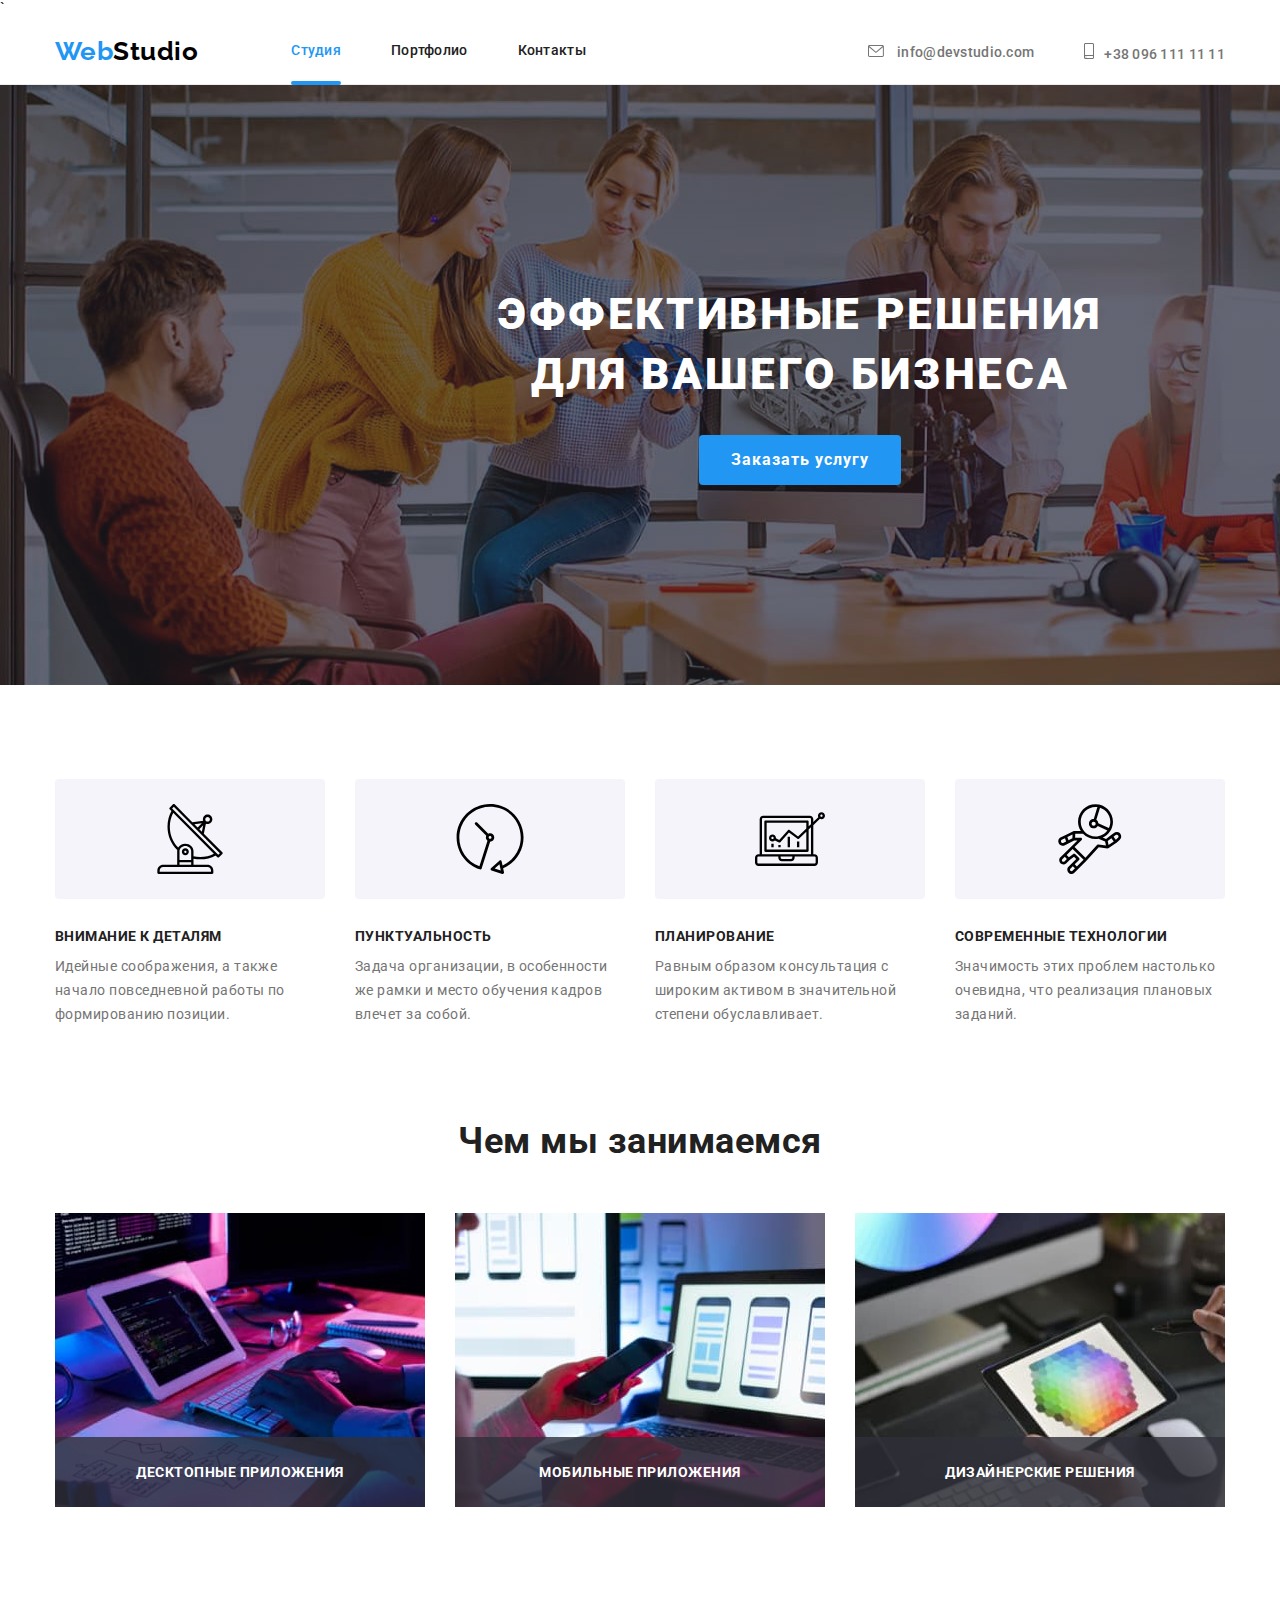
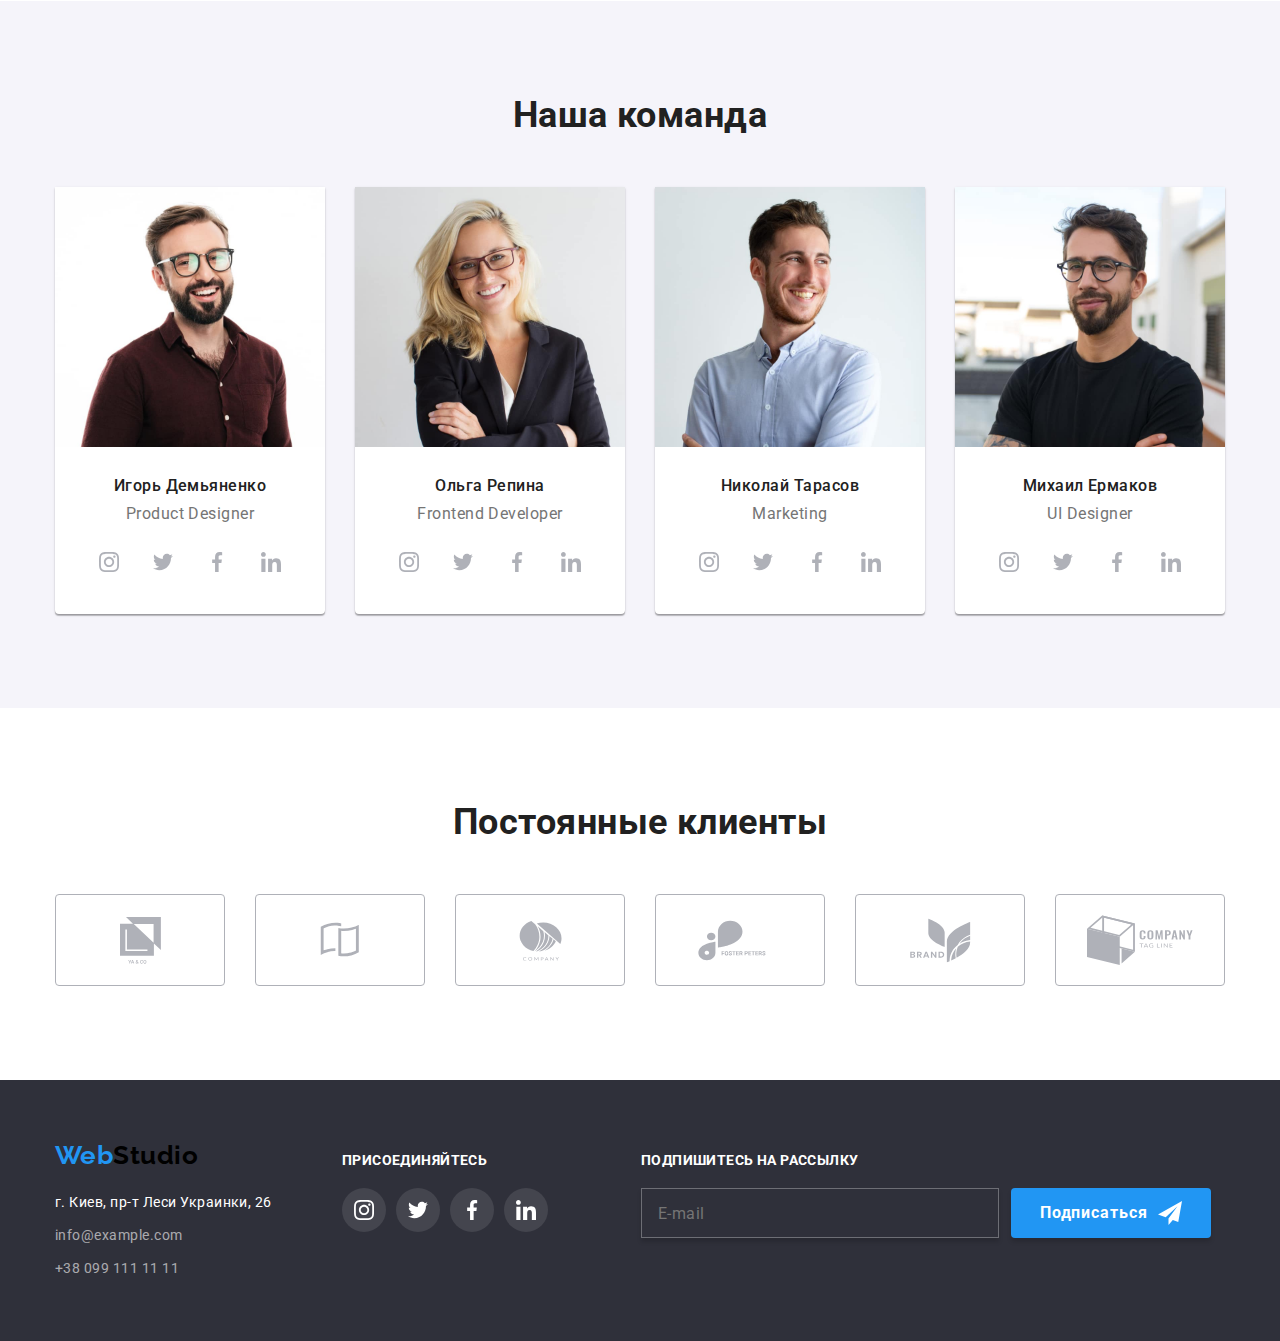
==== index.html @ a16ab34e "homework#7 create scss" ====
`
<!DOCTYPE html>
<html lang="en">

<head>
    <meta charset="UTF-8" />
    <meta http-equiv="X-UA-Compatible" content="IE=edge" />
    <meta name="viewport" content="width=device-width, initial-scale=1.0" />
    <title>Document</title>
    <link href="https://fonts.googleapis.com/css2?family=Raleway:wght@700&family=Roboto:wght@400;500;700;900&display=swap" rel="stylesheet" />
    <link rel="stylesheet" href="https://cdnjs.cloudflare.com/ajax/libs/modern-normalize/1.1.0/modern-normalize.min.css" />
    <!-- <link rel="stylesheet" href="./css/styles.css" /> -->
    <link rel="stylesheet" href="./css/main.min.css">
</head>

<body>
    <header class="header">
        <div class="conteiner">
            <nav class="heder-nav">
                <a href="./index.html" class="logo-header" lang="en">
                    <span class="logo-first">Web</span>Studio</a>
                <ul class="header-list">
                    <li class="header-item">
                        <a href="./index.html" class="header-list-link current">Студия</a>
                    </li>
                    <li class="header-item">
                        <a href="./portfolio.html" class="header-list-link">Портфолио</a>
                    </li>
                    <li class="header-item">
                        <a href="" class="header-list-link">Контакты</a>
                    </li>
                </ul>
            </nav>
            <ul class="virtual-header">
                <li class="connect">
                    <a href="mailto:info@devstudio.com" class="header-link">
                        <svg class="connectoin-icon" width="16" height="12">
                <use href="./image/icons.svg#icon-envelope-hover"></use>
              </svg>
                        <span class="number">info@devstudio.com</span>
                    </a>
                </li>
                <li class="connect">
                    <a href="tel:+380961111111" class="header-link">
                        <svg class="connectoin-icon" width="10" height="16">
                <use href="./image/icons.svg#icon-smartphone"></use></svg
              ><span class="number">+38 096 111 11 11</span></a
            >
          </li>
        </ul>
      </div>
    </header>
    <main>
      <section class="hero">
        <div class="hero-content">
          <h1 class="hero-title">Эффективные решения для вашего бизнеса</h1>
          <button type="button" class="hero-btn" data-modal-open>
            Заказать услугу
          </button>
        </div>
      </section>
      <section class="principles section">
        <div class="conteiner">
          <h2 hidden>principles</h2>
          <ul class="principles-list">
            <li class="principle-item">
              <div class="principle-icon-block">
                <svg class="principle-icon">
                  <use href="./image/icons.svg#icon-antenna"></use>
                </svg>
        </div>
        <h3 class="principles-title">Внимание к деталям</h3>
        <p class="principles-text">
            Идейные соображения, а также начало повседневной работы по формированию позиции.
        </p>
        </li>
        <li class="principle-item">
            <div class="principle-icon-block">
                <svg class="principle-icon">
                  <use href="./image/icons.svg#icon-Vector" class="icon"></use>
                </svg>
            </div>
            <h3 class="principles-title">Пунктуальность</h3>
            <p class="principles-text">
                Задача организации, в особенности же рамки и место обучения кадров влечет за собой.
            </p>
        </li>
        <li class="principle-item">
            <div class="principle-icon-block">
                <svg class="principle-icon">
                  <use href="./image/icons.svg#icon-diagram"></use>
                </svg>
            </div>
            <h3 class="principles-title">Планирование</h3>
            <p class="principles-text">
                Равным образом консультация с широким активом в значительной степени обуславливает.
            </p>
        </li>
        <li class="principle-item">
            <div class="principle-icon-block">
                <svg class="principle-icon">
                  <use href="./image/icons.svg#icon-group-5"></use>
                </svg>
            </div>
            <h3 class="principles-title">Современные технологии</h3>
            <p class="principles-text">
                Значимость этих проблем настолько очевидна, что реализация плановых заданий.
            </p>
        </li>
        </ul>
        </div>
        </section>
        <section class="directions section">
            <div class="conteiner">
                <h2 class="directions-title">Чем мы занимаемся</h2>
                <ul class="directions-list">
                    <li class="directions-item">
                        <img src="./image/img-1.jpg" alt="printingon the kybord" width="370" class="directions-img" />
                        <p class="direction-text">Десктопные приложения</p>
                    </li>
                    <li class="directions-item">
                        <img src="./image/box-2.jpg" alt="notebook with a phone" width="370" class="directions-img" />
                        <p class="direction-text">Мобильные приложения</p>
                    </li>
                    <li class="directions-item">
                        <img src="./image/box-3.jpg" alt="palette in laptop" width="370" class="directions-img" />
                        <p class="direction-text">Дизайнерские решения</p>
                    </li>
                </ul>
            </div>
        </section>
        <section class="team section">
            <div class="conteiner">
                <h2 class="team-title">Наша команда</h2>
                <ul class="team-list">
                    <li class="team-members">
                        <img src="./image/dem.jpg" alt="Demianenko" width="270" />
                        <div class="team-content">
                            <h3 class="team-item">Игорь Демьяненко</h3>
                            <p class="team-text">Product Designer</p>
                            <ul class="masters-contact">
                                <li class="contact-item">
                                    <a href="" class="masters-contact-link">
                                        <svg class="network-icons" width="20" height="20">
                        <use href="./image/icons.svg#icon-instagram"></use>
                      </svg>
                                    </a>
                                </li>
                                <li class="contact-item">
                                    <a href="" class="masters-contact-link">
                                        <svg class="network-icons" width="20" height="20">
                        <use href="./image/icons.svg#icon-twitter"></use>
                      </svg>
                                    </a>
                                </li>
                                <li class="contact-item">
                                    <a href="" class="masters-contact-link">
                                        <svg class="network-icons" width="20" height="20">
                        <use href="./image/icons.svg#icon-facebook"></use>
                      </svg>
                                    </a>
                                </li>
                                <li class="contact-item">
                                    <a href="" class="masters-contact-link">
                                        <svg class="network-icons" width="20" height="20">
                        <use href="./image/icons.svg#icon-linkedin"></use>
                      </svg>
                                    </a>
                                </li>
                            </ul>
                        </div>
                    </li>
                    <li class="team-members">
                        <img src="./image/repi.jpg" alt="Repina" width="270" />
                        <div class="team-content">
                            <h3 class="team-item">Ольга Репина</h3>
                            <p class="team-text">Frontend Developer</p>
                            <ul class="masters-contact">
                                <li class="contact-item">
                                    <a href="" class="masters-contact-link">
                                        <svg class="network-icons" width="20" height="20">
                        <use href="./image/icons.svg#icon-instagram"></use>
                      </svg>
                                    </a>
                                </li>
                                <li class="contact-item">
                                    <a href="" class="masters-contact-link">
                                        <svg class="network-icons" width="20" height="20">
                        <use href="./image/icons.svg#icon-twitter"></use>
                      </svg>
                                    </a>
                                </li>
                                <li class="contact-item">
                                    <a href="" class="masters-contact-link">
                                        <svg class="network-icons" width="20" height="20">
                        <use href="./image/icons.svg#icon-facebook"></use>
                      </svg>
                                    </a>
                                </li>
                                <li class="contact-item">
                                    <a href="" class="masters-contact-link">
                                        <svg class="network-icons" width="20" height="20">
                        <use href="./image/icons.svg#icon-linkedin"></use>
                      </svg>
                                    </a>
                                </li>
                            </ul>
                        </div>
                    </li>
                    <li class="team-members">
                        <img src="./image/tar.jpg" alt="Tarasov" width="270" />
                        <div class="team-content">
                            <h3 class="team-item">Николай Тарасов</h3>
                            <p class="team-text">Marketing</p>
                            <ul class="masters-contact">
                                <li class="contact-item">
                                    <a href="" class="masters-contact-link">
                                        <svg class="network-icons" width="20" height="20">
                        <use href="./image/icons.svg#icon-instagram"></use>
                      </svg>
                                    </a>
                                </li>
                                <li class="contact-item">
                                    <a href="" class="masters-contact-link">
                                        <svg class="network-icons" width="20" height="20">
                        <use href="./image/icons.svg#icon-twitter"></use>
                      </svg>
                                    </a>
                                </li>
                                <li class="contact-item">
                                    <a href="" class="masters-contact-link">
                                        <svg class="network-icons" width="20" height="20">
                        <use href="./image/icons.svg#icon-facebook"></use>
                      </svg>
                                    </a>
                                </li>
                                <li class="contact-item">
                                    <a href="" class="masters-contact-link">
                                        <svg class="network-icons" width="20" height="20">
                        <use href="./image/icons.svg#icon-linkedin"></use>
                      </svg>
                                    </a>
                                </li>
                            </ul>
                        </div>
                    </li>
                    <li class="team-members">
                        <img src="./image/jer.jpg" alt="Jermakov" width="270" />
                        <div class="team-content">
                            <h3 class="team-item">Михаил Ермаков</h3>
                            <p class="team-text">UI Designer</p>
                            <ul class="masters-contact">
                                <li class="contact-item">
                                    <a href="" class="masters-contact-link">
                                        <svg class="network-icons" width="20" height="20">
                        <use href="./image/icons.svg#icon-instagram"></use>
                      </svg>
                                    </a>
                                </li>
                                <li class="contact-item">
                                    <a href="" class="masters-contact-link">
                                        <svg class="network-icons" width="20" height="20">
                        <use href="./image/icons.svg#icon-twitter"></use>
                      </svg>
                                    </a>
                                </li>
                                <li class="contact-item">
                                    <a href="" class="masters-contact-link">
                                        <svg class="network-icons" width="20" height="20">
                        <use href="./image/icons.svg#icon-facebook"></use>
                      </svg>
                                    </a>
                                </li>
                                <li class="contact-item">
                                    <a href="" class="masters-contact-link">
                                        <svg class="network-icons" width="20" height="20">
                        <use href="./image/icons.svg#icon-linkedin"></use>
                      </svg>
                                    </a>
                                </li>
                            </ul>
                        </div>
                    </li>
                </ul>
            </div>
        </section>
        <section class="client section">
            <div class="conteiner">
                <h2 class="directions-title">Постоянные клиенты</h2>
                <ul class="clients-list">
                    <li class="clients-item">
                        <a href="" class="clients-link">
                            <svg class="clients-icon" width="41" height="47">
                  <use href="./image/icons.svg#icon-group"></use></svg
              ></a>
            </li>
            <li class="clients-item">
              <a href="" class="clients-link">
                <svg class="clients-icon" width="40" height="52">
                  <use href="./image/icons.svg#icon-Union"></use></svg
              ></a>
            </li>
            <li class="clients-item">
              <a href="" class="clients-link">
                <svg class="clients-icon" width="43" height="41">
                  <use href="./image/icons.svg#icon-group-1"></use></svg
              ></a>
            </li>
            <li class="clients-item">
              <a href="" class="clients-link">
                <svg class="clients-icon" width="84" height="41">
                  <use href="./image/icons.svg#icon-group-2"></use></svg
              ></a>
            </li>
            <li class="clients-item">
              <a href="" class="clients-link">
                <svg class="clients-icon" width="63" height="45">
                  <use href="./image/icons.svg#icon-group-3"></use></svg
              ></a>
            </li>
            <li class="clients-item">
              <a href="" class="clients-link">
                <svg class="clients-icon" width="106" height="60">
                  <use href="./image/icons.svg#icon-group-4"></use></svg
              ></a>
            </li>
          </ul>
        </div>
      </section>
    </main>
    <footer class="footer">
      <div class="conteiner block">
        <div class="map-address">
          <a href="./index.html" class="logo-footer" lang="en">
            <span class="logo-first">Web</span>Studio</a
          >
          <address class="address">г. Киев, пр-т Леси Украинки, 26</address>
          <ul class="virtual-footer">
            <li class="footer-list">
              <a href="mailto:info@example.com" class="footer-link"
                >info@example.com</a
              >
            </li>
            <li class="footer-list">
              <a href="tel:+380991111111" class="footer-link"
                >+38 099 111 11 11</a
              >
            </li>
          </ul>
        </div>
        <div class="network-address">
          <h3 class="network-address-title">присоединяйтесь</h3>
          <ul class="network-list">
            <li class="network-list-item">
              <a href="" class="network-link">
                <svg class="network-icon" width="20" height="20">
                  <use href="./image/icons.svg#icon-instagram"></use>
                </svg>
                        </a>
                    </li>
                    <li class="network-list-item">
                        <a href="" class="network-link">
                            <svg class="network-icon" width="20" height="20">
                  <use href="./image/icons.svg#icon-twitter"></use>
                </svg>
                        </a>
                    </li>
                    <li class="network-list-item">
                        <a href="" class="network-link">
                            <svg class="network-icon" width="20" height="20">
                  <use href="./image/icons.svg#icon-facebook"></use>
                </svg>
                        </a>
                    </li>
                    <li class="network-list-item">
                        <a href="" class="network-link">
                            <svg class="network-icon" width="20" height="20">
                  <use href="./image/icons.svg#icon-linkedin"></use></svg
              ></a>
            </li>
          </ul>
        </div>

        <div class="subsccrible-block">
          <h3 class="subcrible-title">Подпишитесь на рассылку</h3>
          <div class="subscrible-area">
            <form class="subcrible-form">
              <label>
                <input
                  type="email"
                  name="subcrible-email"
                  placeholder="E-mail"
                  class="subcrible-input"
                />
              </label>
              <button type="submit" class="subcrible-btn">
               Подписаться
                <svg class="subcrible-icon">
                  <use href="./image/icons.svg#icon-icon-send"></use>
                </svg>
                            </button>
                            </form>
            </div>
            </div>
            </div>
            </footer>


            <div class="backdrop is-hidden" data-modal>
                <div class="modal">
                    <button type="button" class="modal-close-btn" data-modal-close>
          <svg class="close-icon" width="11" height="11">
            <use href="./image/icons.svg#icon-Close"></use>
          </svg>
        </button>
                    <p class="modal-title"> Оставьте свои данные, мы вам перезвоним</p>

                    <form class="modal-form">

                        <label for="user-name" class="field-element">Имя</label>
                        <div class="field">
                            <input type="text" name="user-name" class="modal-input" id="user-name" autofocus/>
                            <svg class="modal-icon" width="12" height="12">
                            <use href="./image/icons.svg#icon-man"></use>
                              </svg>
                        </div>

                        <label for="user-tel" class="field-element">Телефон</label>
                        <div class="field">
                            <input type="tel" name="user-tel" class="modal-input" id="user-tel" />
                            <svg class="modal-icon" width="13" height="13">
                            <use href="./image/icons.svg#icon-phone"></use>
                              </svg>
                        </div>

                        <label for="user-email" class="field-element">Почта</label>
                        <div class="field">
                            <input type="email" name="user-email" class="modal-input" id="user-email" />
                            <svg class="modal-icon" width="15" height="15">
                            <use href="./image/icons.svg#icon-envelope"></use>
                              </svg>
                        </div>

                        <label class="field-element" for="modal-text">
                          Комментарий</label>
                        <textarea name="comments" class="modal-text" id="modal-text" placeholder="Введите текст"></textarea>

                        <div class="agreement-field">
                            <input type="checkbox" name="user-agreement" id="user-agreement" class="user-agreement visually-hidden">
                            <label for="user-agreement" class="agreement-text">
                              <span>
                          <svg class="tick-icon" width="11" height="8">
                            <use href="./image/icons.svg#icon-tick"></use>
                              </svg></span>
                                 Соглашаюсь с рассылкой и принимаю &nbsp; <a href="" class="agreement-link"> Условия договора</a>
                        </div>

                        <button type="submit" class="modal-btn">Отправить</button>
                    </form>
                </div>

            </div>
            </div>
            <script src="./js/modal.js"></script>
</body>

</html>
---- css/styles.css ----
/* -----------------HEADER----------------- */


/* -----------------WORK EXAMPLES----------------- */


/* -----------------FOOTER----------------- */


/* -----------------INDEX HTML----------------- */


/* -------PRINCIPLES-------- */


/* -----------------DIRECTIONS OF WORK----------------- */


/* -----------------------TEAM-------------- */


/* -------------CLIENTS------------- */


/* ----------- modal-window ------------ */
---- css/main.min.css ----
h1,h2,h3,h4,h5,h6,p{margin:0}:root{--bacground-white: #ffffff;--hero-link-color: #ffffff;--link-color: #2196f3;--main-text-color: #212121;--secondary-text-color: #757575}.visually-hidden{position:absolute;white-space:nowrap;width:1px;height:1px;overflow:hidden;border:0;padding:0;clip:rect(0 0 0 0);clip-path:inset(50%);margin:-1px}html{box-sizing:border-box}*,*::before,::after{box-sizing:inherit}body{color:#212121;font-family:"Roboto",sans-serif;background-color:#fff;letter-spacing:.03em}ul{margin:0;padding-left:0}.conteiner{width:1200px;padding-left:15px;padding-right:15px;margin:0 auto}.clients-list{list-style:none;display:flex;padding:0}.clients-item{display:block;width:170px;height:92px;margin-left:30px}.clients-item:first-child{margin-left:0}.clients-link{display:flex;width:100%;height:100%;align-items:center;justify-content:center;fill:#afb1b8;border:1px solid #afb1b8;border-radius:4px;transition-property:border;transition-duration:250ms;transition-timing-function:cubic-bezier(0.4, 0, 0.2, 1)}.clients-link:hover,.clients-link:focus{border:1px solid var(--link-color)}.clients-icon{transition-property:fill;transition-duration:250ms;transition-timing-function:cubic-bezier(0.4, 0, 0.2, 1)}.clients-link:hover>.clients-icon,.clients-link:focus>.clients-icon{fill:var(--link-color)}.directions-list{list-style:none;padding-left:0;margin-top:0;margin-bottom:0;display:flex}.directions-item{position:relative;display:block}.directions-item:not(:last-child){margin-right:30px}.directions-title{font-weight:700;font-size:36px;line-height:1.16;text-align:center;color:var(--main-text-color);margin-bottom:50px}.direction-text{font-family:"Roboto";font-weight:700;font-size:14px;line-height:1.1428571429;text-align:center;text-transform:uppercase;color:var(--bacground-white);display:flex;align-items:center;justify-content:center;width:370px;height:70px;background:rgba(47,48,58,.8);position:absolute;bottom:0}.directions-img{display:block}.section{padding-top:94px;padding-bottom:94px}.btn-list,.examples{list-style:none;padding:0;margin-top:0;margin-bottom:0}.btn-list{margin-bottom:50px;display:flex;justify-content:center}.list-item:not(:last-child){margin-right:8px}.btn-item{font-family:inherit;font-weight:500;font-size:16px;line-height:1.62;text-align:center;color:var(--main-text-color);background-color:#f5f4fa;letter-spacing:inherit;padding:6px 22px;border-radius:4px;border:none;transition-property:background-color,color;transition-duration:250ms;transition-timing-function:cubic-bezier(0.4, 0, 0.2, 1)}.btn-item:hover,.btn-item:focus{color:var(--hero-link-color);background-color:var(--link-color);box-shadow:0px 3px 1px rgba(0,0,0,.1),0px 1px 2px rgba(0,0,0,.08),0px 2px 2px rgba(0,0,0,.12)}.examples{display:block;display:flex;flex-wrap:wrap;padding:0;margin:-15px}.examples-item{margin:15px;display:block;flex-basis:calc(33.3333333333% - 30px);position:relative;transition-property:box-shadow;transition-duration:250ms;transition-timing-function:cubic-bezier(0.4, 0, 0.2, 1)}.examples-img{display:block;max-width:100%}.examples-item:hover,.examples-item:focus{box-shadow:0px 1px 1px rgba(0,0,0,.12),0px 4px 4px rgba(0,0,0,.06),1px 4px 6px rgba(0,0,0,.16)}.examples-title{margin-bottom:4px;font-weight:700;font-size:18px;line-height:2;letter-spacing:.06em;color:var(--main-text-color)}.examples-text{font-size:16px;line-height:1.88;color:var(--secondary-text-color)}.card-content{padding:20px 24px;background:#fff;border-bottom:1px solid #eee;border-right:1px solid #eee;border-left:1px solid #eee}.example-top{position:relative;overflow:hidden}.overley-text{position:absolute;transform:translateY(100%);font-size:400;font-size:18px;line-height:1.5555555556;color:#fff;padding:63px 25px;background:rgba(33,150,243,.9);top:0;display:flex;height:100%;transition-property:transform;transition-duration:250ms;transition-timing-function:cubic-bezier(0.4, 0, 0.2, 1)}.examples-item:hover .overley-text{transform:translateY(0)}.footer{padding-top:60px;padding-bottom:60px;background-color:#2f303a}.logo-footer{color:var(--hero-link-color)}.address{font-weight:400;font-size:14px;line-height:1.71;color:var(--hero-link-color);font-style:normal;margin-top:20px}.virtual-footer{list-style:none;padding-left:0;margin-top:9px;margin-bottom:0}.footer-list:last-child{margin-top:9px}.footer-link{font-family:"Roboto";font-style:normal;font-weight:400;font-size:14px;line-height:1.71;color:rgba(255,255,255,.6);text-decoration:none}.network-list{list-style:none;display:flex}.network-list-item{width:44px;height:44px;margin-left:10px}.network-address-title{margin-bottom:20px;color:var(--bacground-white);font-family:"Roboto";font-weight:700;font-size:14px;line-height:1.1428571429;letter-spacing:.03em;text-transform:uppercase}.network-list-item:first-child{margin-left:0}.network-link{display:flex;width:100%;height:100%;border-radius:50%;align-items:center;justify-content:center;background-color:rgba(255,255,255,.1);transition-property:background-color;transition-duration:250ms;transition-timing-function:cubic-bezier(0.4, 0, 0.2, 1)}.network-icon{fill:var(--bacground-white)}.network-link:hover,.network-link:focus{background-color:var(--link-color)}.conteiner.block{display:flex}.network-address{margin-left:70px;padding-top:12px}.subsccrible-block{margin-left:93px;width:570px}.subcrible-title{font-family:"Roboto";font-weight:700;font-size:14px;line-height:1.1428571429;letter-spacing:.03em;text-transform:uppercase;color:#fff;padding-top:12px;margin-bottom:20px}.subcrible-form{display:flex}.subcrible-input{height:50px;width:358px;background-color:rgba(0,0,0,0);padding-left:16px;border:1px solid rgba(255,255,255,.3);box-shadow:0px 4px 4px rgba(0,0,0,.15);outline:rgba(0,0,0,0);transition-property:border-color;transition-duration:250ms;transition-timing-function:cubic-bezier(0.4, 0, 0.2, 1);font-family:"Roboto";font-size:16px;line-height:1.25;letter-spacing:.03em;color:rgba(255,255,255,.6)}.subcrible-input:focus{border-color:var(--link-color)}.subcrible-btn{width:200px;height:50px;background:#2196f3;box-shadow:0px 4px 4px rgba(0,0,0,.15);border-radius:4px;border:0;margin-left:12px;padding:0;display:flex;align-items:center;justify-content:center;font-family:"Roboto";font-weight:700;font-size:16px;line-height:1.875;letter-spacing:.06em;color:#fff;transition-property:background-color;transition-duration:250ms;transition-timing-function:cubic-bezier(0.4, 0, 0.2, 1)}.subcrible-btn:hover,.subcrible-btn:focus{background-color:#188ce8}.subcrible-icon{width:24px;height:24px;margin-left:10px;fill:#fff}.header{background-color:#fff;border-bottom:1px solid #ececec}.header .conteiner{display:flex}.heder-nav{display:flex;align-items:center;height:100%}.logo-header,.logo-footer{font-family:"Raleway";font-weight:700;font-size:26px;line-height:1.19;color:#000;text-decoration:none}.logo-header{margin-right:93px}.logo-first{color:var(--link-color)}.header-list{list-style:none;padding:0;display:flex}.header-list-link{display:block;font-weight:500;font-size:14px;line-height:1.14;letter-spacing:.02em;color:var(--main-text-color);text-decoration:none;padding-top:25px;padding-bottom:25px;transition-property:color;transition-duration:250ms;transition-timing-function:cubic-bezier(0.4, 0, 0.2, 1)}.header-list-link:hover,.header-list-link:focus{color:var(--link-color)}.header-list .header-list-link.current{color:var(--link-color)}.header-item{height:100%;position:relative}.header-list-link.current::after{content:"";width:100%;height:4px;background:#2196f3;border-radius:2px;display:flex;position:absolute;bottom:-1px}.virtual-header{list-style:none;padding:0;display:flex;align-items:center;margin-left:auto}.connect:not(:last-child){margin-right:50px}.connect{height:16px}.header-link{font-weight:500;font-size:14px;line-height:1.14;letter-spacing:.02em;color:var(--secondary-text-color);text-decoration:none;transition-property:color;transition-duration:250ms;transition-timing-function:cubic-bezier(0.4, 0, 0.2, 1)}.number{margin-left:10px}.header-item:not(:last-child){margin-right:50px}.connectoin-icon{fill:var(--secondary-text-color);transition-property:fill;transition-duration:250ms;transition-timing-function:cubic-bezier(0.4, 0, 0.2, 1)}.header-link:hover,.header-link:focus{color:var(--link-color)}.header-link:hover>.connectoin-icon,.header-link:focus>.connectoin-icon{fill:var(--link-color)}.hero-title{display:inline-block;font-weight:900;font-size:44px;line-height:1.36;text-align:center;letter-spacing:.06em;text-transform:uppercase;color:var(--hero-link-color);margin-bottom:30px;max-width:696px;text-align:center}.hero{background-color:#2f303a;margin:0 auto;width:1600px;height:600px}.hero-content{padding-top:200px;padding-bottom:200px;text-align:center;background-color:#2f303a;background-image:linear-gradient(rgba(47, 48, 58, 0.4), rgba(47, 48, 58, 0.4)),url(../image/hero-bg.jpg);background-repeat:no-repeat;background-position:center;background-size:cover}.hero-btn{font-family:inherit;font-weight:700;font-size:16px;line-height:1.88;display:flex;align-items:center;text-align:center;letter-spacing:.06em;color:var(--hero-link-color);background-color:var(--link-color);min-width:132px;border:0;border-radius:4px;padding:10px 32px 10px 32px;margin-right:auto;margin-left:auto;transition-property:background-color;transition-duration:250ms;transition-timing-function:cubic-bezier(0.4, 0, 0.2, 1)}.hero-btn:hover,.hero-btn:focus{background-color:#188ce8}.backdrop{position:fixed;top:0;left:0;width:100%;height:100%;background:rgba(0,0,0,.2);transition:opacity 500ms linear,visibility 500ms linear}.modal{position:absolute;width:528px;min-height:581px;background-color:#fff;top:50%;left:50%;transform:translate(-50%, -50%) scale(1) rotate(0);transition:transform 300ms linear;padding:40px}.modal-close-btn{position:absolute;top:8px;right:8px;width:30px;height:30px;border-radius:50%;border:1px solid gba(0, 0, 0, 0.1);background-color:#fff;display:flex;align-items:center;justify-content:center;outline:rgba(0,0,0,0);transition-property:border-color,cursor;transition-duration:250ms;transition-timing-function:cubic-bezier(0.4, 0, 0.2, 1)}.modal-close-btn:hover .close-icon,.modal-close-btn:focus .close-icon{fill:var(--link-color)}.modal-close-btn:hover,.modal-close-btn:focus{cursor:pointer;border-color:var(--link-color)}.close-icon{transition-property:fill;transition-duration:250ms;transition-timing-function:cubic-bezier(0.4, 0, 0.2, 1)}.is-hidden{opacity:0;visibility:hidden;pointer-events:none}.backdrop.is-hidden .modal{transform:translate(-50%, -50%) scale(0) rotate(-360deg)}.field-element{margin-bottom:10px}.modal-title{font-family:"Roboto";font-weight:700;font-size:20px;line-height:1.15;text-align:center;letter-spacing:.03em;color:var(--main-text-color);margin-bottom:12px}.modal-input{background-color:rgba(0,0,0,0);padding-left:42px;width:100%;height:40px;border:1px solid rgba(33,33,33,.2);border-radius:4px;outline:rgba(0,0,0,0);transition-property:border-color;transition-duration:250ms;transition-timing-function:cubic-bezier(0.4, 0, 0.2, 1)}.field{position:relative;margin-bottom:10px;margin-top:4px}.modal-icon{position:absolute;left:12px;top:50%;transform:translateY(-50%);transition-property:fill;transition-duration:250ms;transition-timing-function:cubic-bezier(0.4, 0, 0.2, 1)}.modal-input:focus{border-color:#2196f3}.modal-input:focus+.modal-icon{fill:#2196f3}.field-element{font-family:"Roboto";font-weight:400;font-size:12px;line-height:1.1666666667;color:#757575}.modal-text{width:100%;height:120px;padding:12px 16px 12px 16px;margin-top:4px;outline:rgba(0,0,0,0);border:1px solid rgba(33,33,33,.2);transition-property:border-color;transition-duration:250ms;transition-timing-function:cubic-bezier(0.4, 0, 0.2, 1);resize:none}.modal-text:focus{border-color:var(--link-color)}.modal-text::placeholder{font-family:"Roboto";font-size:14px;line-height:1.1428571429;letter-spacing:.01em;color:rgba(117,117,117,.5)}.agreement{max-width:424px;max-height:24px;display:inline-block}.agreement-text{font-family:"Roboto";font-size:14px;line-height:1.7142857143;letter-spacing:.03em;color:#757575;display:flex;align-items:center}.agreement-text a{color:var(--link-color)}.agreement-field{margin-top:20px;margin-bottom:30px;display:flex;align-items:center;justify-content:center}.user-agreement{display:flex}.agreement-text span{display:flex;align-items:center;justify-content:center;width:16px;height:15px;border-radius:2px;border:1px solid var(--main-text-color);margin-right:7px}.tick-icon{fill:rgba(0,0,0,0);transition-property:fill;transition-duration:250ms;transition-timing-function:cubic-bezier(0.4, 0, 0.2, 1)}.user-agreement:checked+.agreement-text span{background-color:#2196f3;border:none}.agreement-text span{transition-property:background-color;transition-duration:250ms;transition-timing-function:cubic-bezier(0.4, 0, 0.2, 1)}.user-agreement:checked+.agreement-text .tick-icon{fill:#fff}.modal-btn{width:200px;height:50px;background:#188ce8;box-shadow:0px 4px 4px rgba(0,0,0,.15);border-radius:4px;border:none;padding:10px 55px 10px 55px;font-family:"Roboto";font-weight:700;font-size:16px;line-height:1.875;letter-spacing:.06em;color:#fff;display:block;margin:0 auto}.principles.section{padding-bottom:0}.principles-list{list-style:none;display:flex;padding-left:0;margin-top:0;margin-bottom:0}.principle-item:not(:last-child){margin-right:30px}.principles-title{font-weight:700;font-size:14px;line-height:1.14;text-transform:uppercase;color:var(--main-text-color);margin-bottom:10px}.principles-text{font-size:14px;line-height:1.71;color:var(--secondary-text-color)}.principle-icon{display:block;width:70px;height:70px;transition-property:fill;transition-duration:250ms;transition-timing-function:cubic-bezier(0.4, 0, 0.2, 1)}.principle-icon-block{margin-bottom:30px;width:270px;height:120px;display:flex;justify-content:center;align-items:center;background-color:#f5f4fa;border-radius:4px}.principle-icon-block:hover>.principle-icon,.principle-icon-block:focus>.principle-icon{fill:var(--link-color)}.team{background-color:#f5f4fa}.team-list{list-style:none;padding-left:0;margin-right:0;margin-left:0;display:flex}.team-members:not(:last-child){margin-right:30px}.team-members{background-color:#fff;border-radius:0px 0px 4px 4px;box-shadow:0px 1px 3px rgba(0,0,0,.12),0px 1px 1px rgba(0,0,0,.14),0px 2px 1px rgba(0,0,0,.2)}.team-title{font-weight:700;font-size:36px;line-height:1.16;text-align:center;color:var(--main-text-color);margin-bottom:50px}.team-content{padding-top:30px;padding-bottom:30px;text-align:center}.team-item{font-weight:500;font-size:16px;line-height:1.18;color:var(--main-text-color);margin-bottom:10px}.team-text{font-size:16px;line-height:1.18;color:var(--secondary-text-color);margin-bottom:16px}.masters-contact{display:flex;justify-content:center}.contact-item{list-style:none;margin:0;padding:0;width:44px;height:44px;margin-left:10px}.contact-item:first-child{margin-left:0}.masters-contact-link{display:flex;width:100%;height:100%;border-radius:50%;justify-content:center;align-items:center}.network-icons{fill:#afb1b8;transition-property:fill;transition-duration:250ms;transition-timing-function:cubic-bezier(0.4, 0, 0.2, 1)}.masters-contact-link:hover,.masters-contact-link:focus{background-color:var(--link-color);transition-property:background-color;transition-duration:250ms;transition-timing-function:cubic-bezier(0.4, 0, 0.2, 1)}.masters-contact-link:hover>.network-icons,.masters-contact-link:focus>.network-icons{fill:var(--bacground-white)}/*# sourceMappingURL=main.min.css.map */
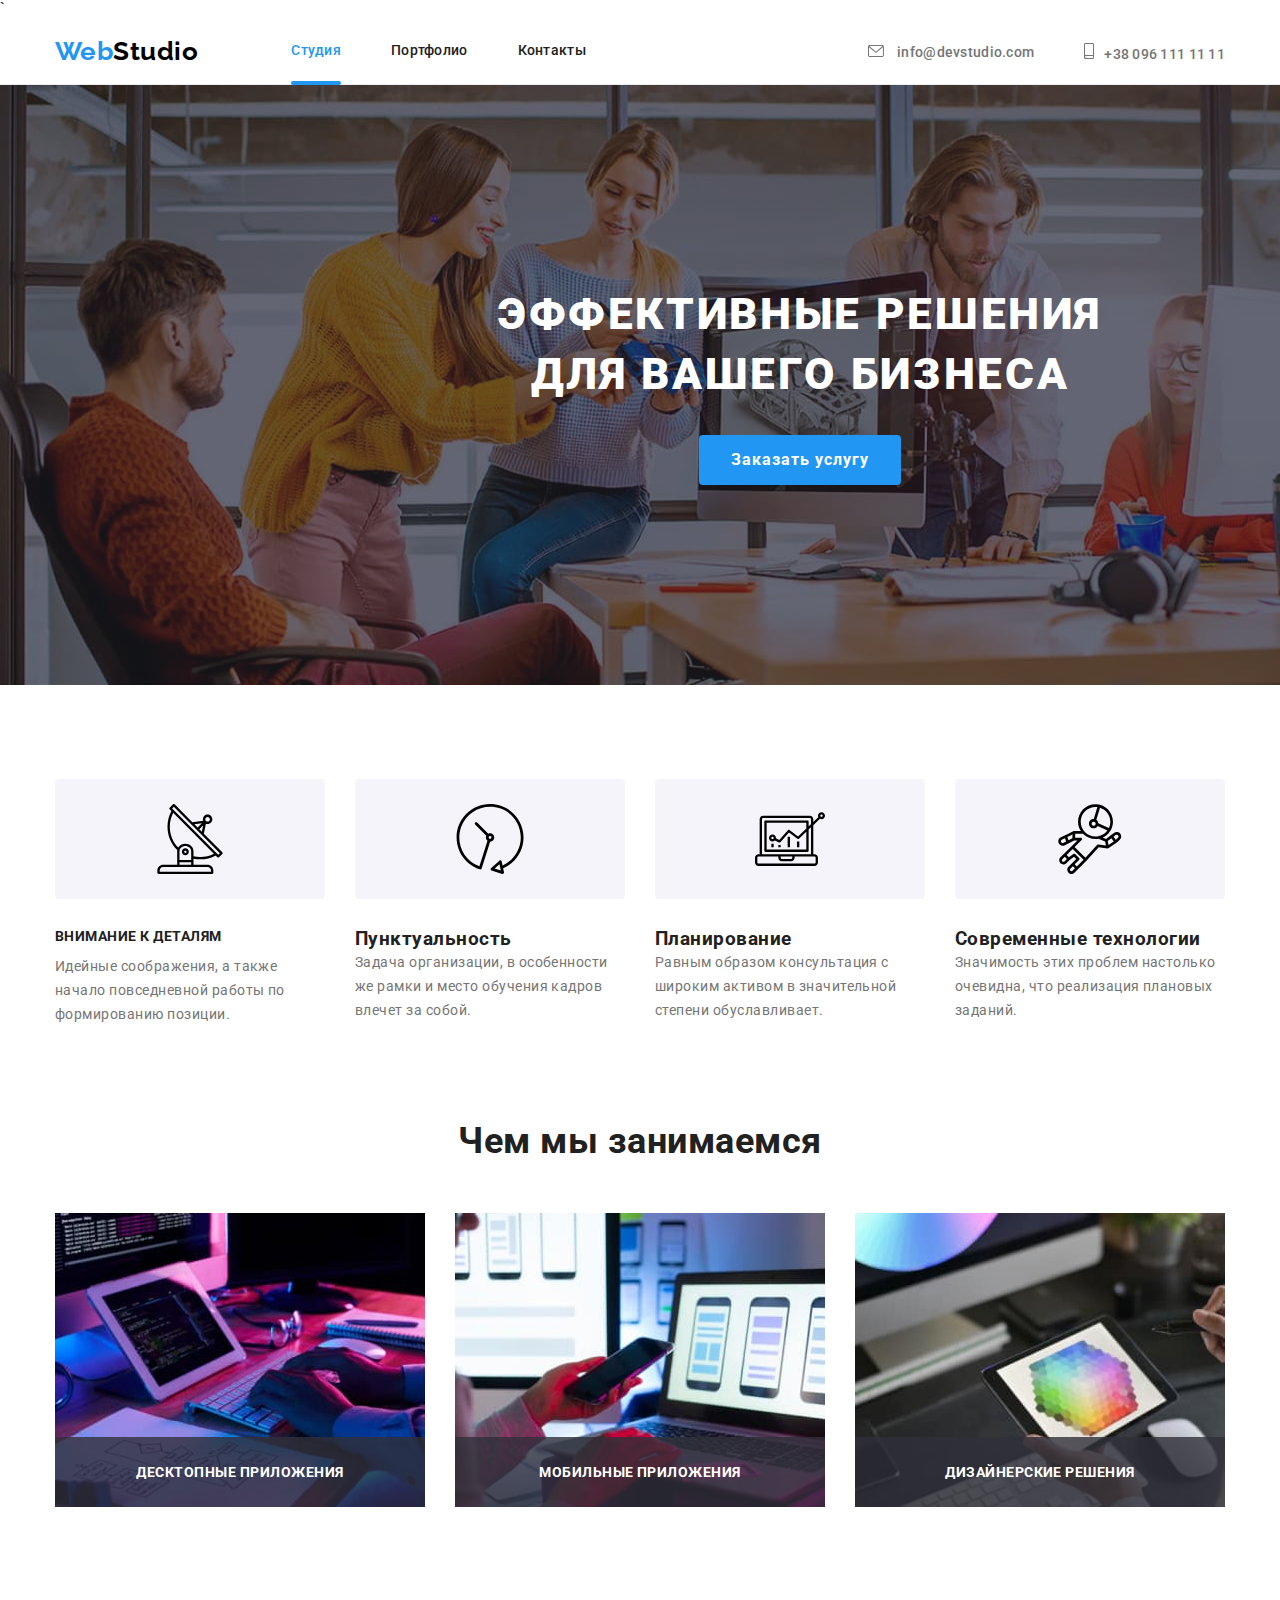
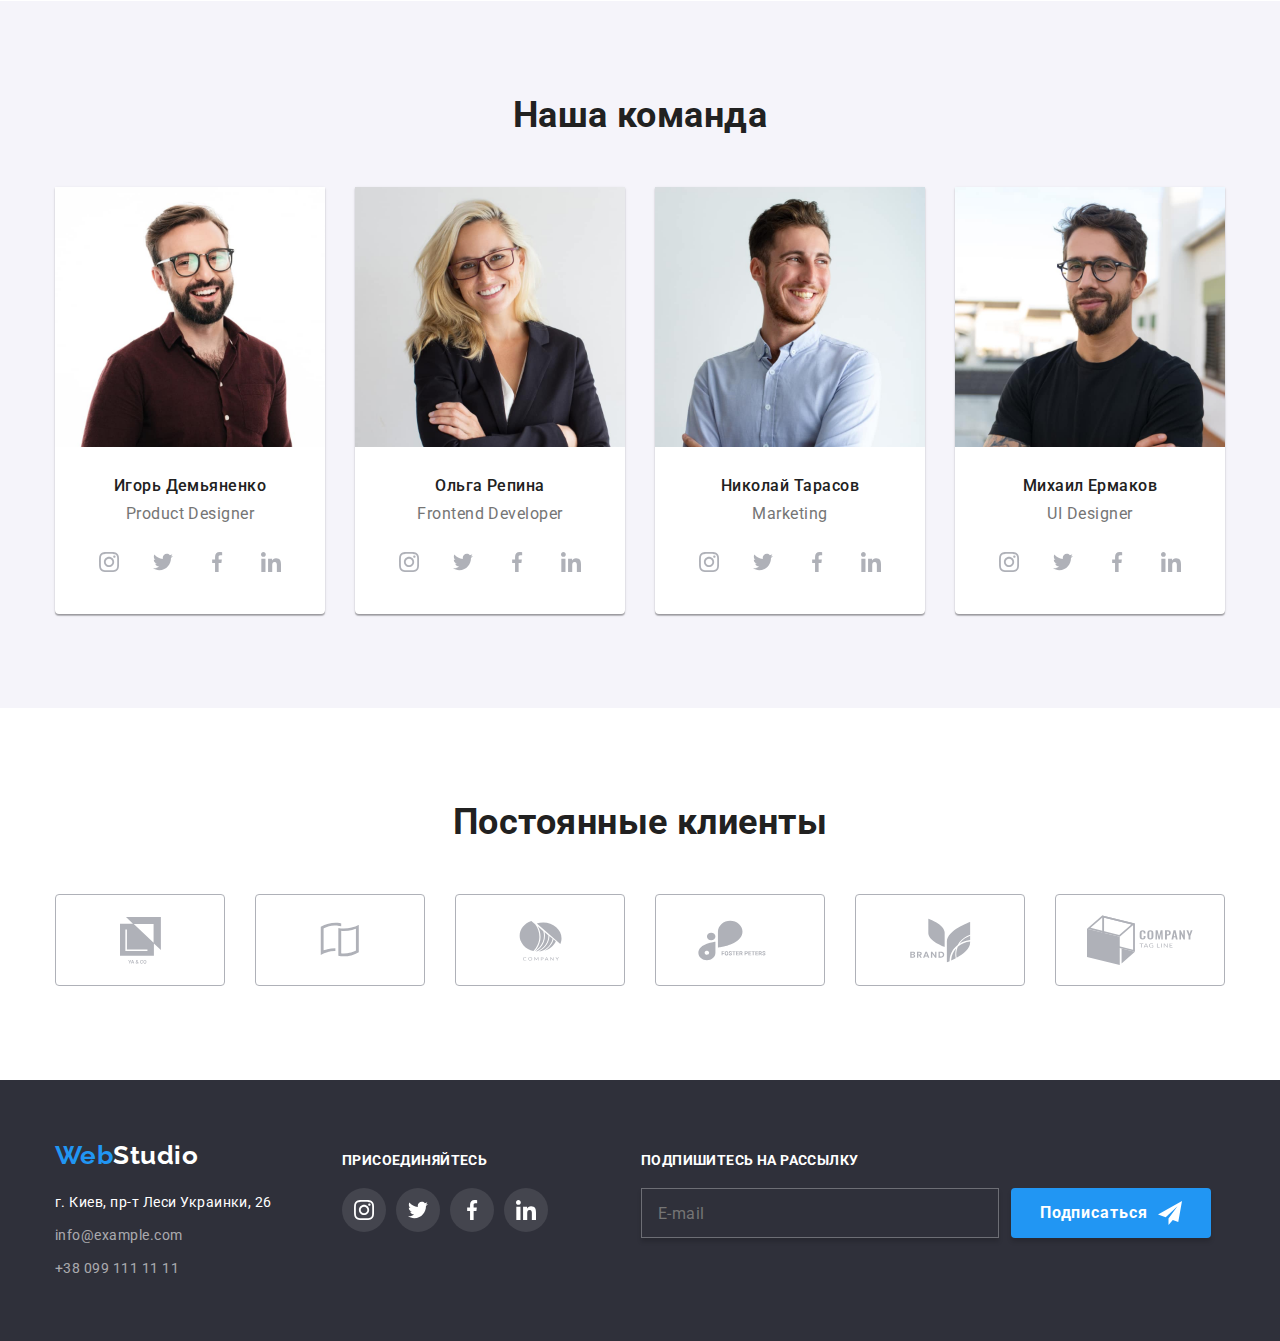
==== commit 9a6a5a4e: "homework#7" ====
--- a/index.html
+++ b/index.html
@@ -9,42 +9,41 @@
     <title>Document</title>
     <link href="https://fonts.googleapis.com/css2?family=Raleway:wght@700&family=Roboto:wght@400;500;700;900&display=swap" rel="stylesheet" />
     <link rel="stylesheet" href="https://cdnjs.cloudflare.com/ajax/libs/modern-normalize/1.1.0/modern-normalize.min.css" />
-    <!-- <link rel="stylesheet" href="./css/styles.css" /> -->
     <link rel="stylesheet" href="./css/main.min.css">
 </head>
 
 <body>
     <header class="header">
         <div class="conteiner">
-            <nav class="heder-nav">
-                <a href="./index.html" class="logo-header" lang="en">
-                    <span class="logo-first">Web</span>Studio</a>
-                <ul class="header-list">
-                    <li class="header-item">
-                        <a href="./index.html" class="header-list-link current">Студия</a>
-                    </li>
-                    <li class="header-item">
-                        <a href="./portfolio.html" class="header-list-link">Портфолио</a>
-                    </li>
-                    <li class="header-item">
-                        <a href="" class="header-list-link">Контакты</a>
+            <nav class="nav">
+                <a href="./index.html" class="logo logo--header" lang="en">
+                    <span class="logo__word">Web</span>Studio</a>
+                <ul class="nav__list">
+                    <li class="nav__item">
+                        <a href="./index.html" class="nav__link current">Студия</a>
+                    </li>
+                    <li class="nav__item">
+                        <a href="./portfolio.html" class="nav__link">Портфолио</a>
+                    </li>
+                    <li class="nav__item">
+                        <a href="" class="nav__link">Контакты</a>
                     </li>
                 </ul>
             </nav>
-            <ul class="virtual-header">
-                <li class="connect">
-                    <a href="mailto:info@devstudio.com" class="header-link">
-                        <svg class="connectoin-icon" width="16" height="12">
+            <ul class="header__list">
+                <li class="header__connect">
+                    <a href="mailto:info@devstudio.com" class="header__link">
+                        <svg class="header__icon" width="16" height="12">
                 <use href="./image/icons.svg#icon-envelope-hover"></use>
               </svg>
-                        <span class="number">info@devstudio.com</span>
+                        <span class="header__number">info@devstudio.com</span>
                     </a>
                 </li>
-                <li class="connect">
-                    <a href="tel:+380961111111" class="header-link">
-                        <svg class="connectoin-icon" width="10" height="16">
+                <li class="header__connect">
+                    <a href="tel:+380961111111" class="header__link">
+                        <svg class="header__icon" width="10" height="16">
                 <use href="./image/icons.svg#icon-smartphone"></use></svg
-              ><span class="number">+38 096 111 11 11</span></a
+              ><span class="header__number">+38 096 111 11 11</span></a
             >
           </li>
         </ul>
@@ -52,9 +51,9 @@
     </header>
     <main>
       <section class="hero">
-        <div class="hero-content">
-          <h1 class="hero-title">Эффективные решения для вашего бизнеса</h1>
-          <button type="button" class="hero-btn" data-modal-open>
+        <div class="hero__content">
+          <h1 class="hero__title">Эффективные решения для вашего бизнеса</h1>
+          <button type="button" class="hero__btn" data-modal-open>
             Заказать услугу
           </button>
         </div>
@@ -62,48 +61,48 @@
       <section class="principles section">
         <div class="conteiner">
           <h2 hidden>principles</h2>
-          <ul class="principles-list">
-            <li class="principle-item">
-              <div class="principle-icon-block">
-                <svg class="principle-icon">
+          <ul class="principles__list">
+            <li class="principles__card">
+              <div class="principles__content">
+                <svg class="principles__icon">
                   <use href="./image/icons.svg#icon-antenna"></use>
                 </svg>
         </div>
-        <h3 class="principles-title">Внимание к деталям</h3>
-        <p class="principles-text">
+        <h3 class="principles__title">Внимание к деталям</h3>
+        <p class="principles__text">
             Идейные соображения, а также начало повседневной работы по формированию позиции.
         </p>
         </li>
-        <li class="principle-item">
-            <div class="principle-icon-block">
-                <svg class="principle-icon">
+        <li class="principles__card">
+            <div class="principles__content">
+                <svg class="principles__icon">
                   <use href="./image/icons.svg#icon-Vector" class="icon"></use>
                 </svg>
             </div>
             <h3 class="principles-title">Пунктуальность</h3>
-            <p class="principles-text">
+            <p class="principles__text">
                 Задача организации, в особенности же рамки и место обучения кадров влечет за собой.
             </p>
         </li>
-        <li class="principle-item">
-            <div class="principle-icon-block">
-                <svg class="principle-icon">
+        <li class="principles__card">
+            <div class="principles__content">
+                <svg class="principles__icon">
                   <use href="./image/icons.svg#icon-diagram"></use>
                 </svg>
             </div>
             <h3 class="principles-title">Планирование</h3>
-            <p class="principles-text">
+            <p class="principles__text">
                 Равным образом консультация с широким активом в значительной степени обуславливает.
             </p>
         </li>
-        <li class="principle-item">
-            <div class="principle-icon-block">
-                <svg class="principle-icon">
+        <li class="principles__card">
+            <div class="principles__content">
+                <svg class="principles__icon">
                   <use href="./image/icons.svg#icon-group-5"></use>
                 </svg>
             </div>
             <h3 class="principles-title">Современные технологии</h3>
-            <p class="principles-text">
+            <p class="principles__text">
                 Значимость этих проблем настолько очевидна, что реализация плановых заданий.
             </p>
         </li>
@@ -112,57 +111,57 @@
         </section>
         <section class="directions section">
             <div class="conteiner">
-                <h2 class="directions-title">Чем мы занимаемся</h2>
-                <ul class="directions-list">
-                    <li class="directions-item">
-                        <img src="./image/img-1.jpg" alt="printingon the kybord" width="370" class="directions-img" />
-                        <p class="direction-text">Десктопные приложения</p>
-                    </li>
-                    <li class="directions-item">
-                        <img src="./image/box-2.jpg" alt="notebook with a phone" width="370" class="directions-img" />
-                        <p class="direction-text">Мобильные приложения</p>
-                    </li>
-                    <li class="directions-item">
-                        <img src="./image/box-3.jpg" alt="palette in laptop" width="370" class="directions-img" />
-                        <p class="direction-text">Дизайнерские решения</p>
+                <h2 class="directions__title">Чем мы занимаемся</h2>
+                <ul class="directions__list">
+                    <li class="directions__item">
+                        <img src="./image/img-1.jpg" alt="printingon the kybord" width="370" class="directions__img" />
+                        <p class="direction__text">Десктопные приложения</p>
+                    </li>
+                    <li class="directions__item">
+                        <img src="./image/box-2.jpg" alt="notebook with a phone" width="370" class="directions__img" />
+                        <p class="direction__text">Мобильные приложения</p>
+                    </li>
+                    <li class="directions__item">
+                        <img src="./image/box-3.jpg" alt="palette in laptop" width="370" class="directions__img" />
+                        <p class="direction__text">Дизайнерские решения</p>
                     </li>
                 </ul>
             </div>
         </section>
         <section class="team section">
             <div class="conteiner">
-                <h2 class="team-title">Наша команда</h2>
-                <ul class="team-list">
-                    <li class="team-members">
+                <h2 class="team__title">Наша команда</h2>
+                <ul class="team__list">
+                    <li class="team__card">
                         <img src="./image/dem.jpg" alt="Demianenko" width="270" />
-                        <div class="team-content">
-                            <h3 class="team-item">Игорь Демьяненко</h3>
-                            <p class="team-text">Product Designer</p>
-                            <ul class="masters-contact">
-                                <li class="contact-item">
-                                    <a href="" class="masters-contact-link">
-                                        <svg class="network-icons" width="20" height="20">
+                        <div class="team__content">
+                            <h3 class="team__members">Игорь Демьяненко</h3>
+                            <p class="team__text">Product Designer</p>
+                            <ul class="team__contacts">
+                                <li class="team__soc-networks">
+                                    <a href="" class="team__link">
+                                        <svg class="team__icons" width="20" height="20">
                         <use href="./image/icons.svg#icon-instagram"></use>
                       </svg>
                                     </a>
                                 </li>
-                                <li class="contact-item">
-                                    <a href="" class="masters-contact-link">
-                                        <svg class="network-icons" width="20" height="20">
+                                <li class="team__soc-networks">
+                                    <a href="" class="team__link">
+                                        <svg class="team__icons" width="20" height="20">
                         <use href="./image/icons.svg#icon-twitter"></use>
                       </svg>
                                     </a>
                                 </li>
-                                <li class="contact-item">
-                                    <a href="" class="masters-contact-link">
-                                        <svg class="network-icons" width="20" height="20">
+                                <li class="team__soc-networks">
+                                    <a href="" class="team__link">
+                                        <svg class="team__icons" width="20" height="20">
                         <use href="./image/icons.svg#icon-facebook"></use>
                       </svg>
                                     </a>
                                 </li>
-                                <li class="contact-item">
-                                    <a href="" class="masters-contact-link">
-                                        <svg class="network-icons" width="20" height="20">
+                                <li class="team__soc-networks">
+                                    <a href="" class="team__link">
+                                        <svg class="team__icons" width="20" height="20">
                         <use href="./image/icons.svg#icon-linkedin"></use>
                       </svg>
                                     </a>
@@ -170,111 +169,111 @@
                             </ul>
                         </div>
                     </li>
-                    <li class="team-members">
-                        <img src="./image/repi.jpg" alt="Repina" width="270" />
-                        <div class="team-content">
-                            <h3 class="team-item">Ольга Репина</h3>
-                            <p class="team-text">Frontend Developer</p>
-                            <ul class="masters-contact">
-                                <li class="contact-item">
-                                    <a href="" class="masters-contact-link">
-                                        <svg class="network-icons" width="20" height="20">
-                        <use href="./image/icons.svg#icon-instagram"></use>
-                      </svg>
-                                    </a>
-                                </li>
-                                <li class="contact-item">
-                                    <a href="" class="masters-contact-link">
-                                        <svg class="network-icons" width="20" height="20">
-                        <use href="./image/icons.svg#icon-twitter"></use>
-                      </svg>
-                                    </a>
-                                </li>
-                                <li class="contact-item">
-                                    <a href="" class="masters-contact-link">
-                                        <svg class="network-icons" width="20" height="20">
-                        <use href="./image/icons.svg#icon-facebook"></use>
-                      </svg>
-                                    </a>
-                                </li>
-                                <li class="contact-item">
-                                    <a href="" class="masters-contact-link">
-                                        <svg class="network-icons" width="20" height="20">
-                        <use href="./image/icons.svg#icon-linkedin"></use>
+                    <li class="team__card">
+                        <img src="./image/repi.jpg " alt="Repina " width="270 " />
+                        <div class="team__content ">
+                            <h3 class="team__members ">Ольга Репина</h3>
+                            <p class="team__text ">Frontend Developer</p>
+                            <ul class="team__contacts">
+                                <li class="team__soc-networks ">
+                                    <a href=" " class="team__link ">
+                                        <svg class="team__icons " width="20 " height="20 ">
+                        <use href="./image/icons.svg#icon-instagram "></use>
+                      </svg>
+                                    </a>
+                                </li>
+                                <li class="team__soc-networks ">
+                                    <a href=" " class="team__link ">
+                                        <svg class="team__icons " width="20 " height="20 ">
+                        <use href="./image/icons.svg#icon-twitter "></use>
+                      </svg>
+                                    </a>
+                                </li>
+                                <li class="team__soc-networks ">
+                                    <a href=" " class="team__link ">
+                                        <svg class="team__icons " width="20 " height="20 ">
+                        <use href="./image/icons.svg#icon-facebook "></use>
+                      </svg>
+                                    </a>
+                                </li>
+                                <li class="team__soc-networks ">
+                                    <a href=" " class="team__link ">
+                                        <svg class="team__icons " width="20 " height="20 ">
+                        <use href="./image/icons.svg#icon-linkedin "></use>
                       </svg>
                                     </a>
                                 </li>
                             </ul>
                         </div>
                     </li>
-                    <li class="team-members">
-                        <img src="./image/tar.jpg" alt="Tarasov" width="270" />
-                        <div class="team-content">
-                            <h3 class="team-item">Николай Тарасов</h3>
-                            <p class="team-text">Marketing</p>
-                            <ul class="masters-contact">
-                                <li class="contact-item">
-                                    <a href="" class="masters-contact-link">
-                                        <svg class="network-icons" width="20" height="20">
-                        <use href="./image/icons.svg#icon-instagram"></use>
-                      </svg>
-                                    </a>
-                                </li>
-                                <li class="contact-item">
-                                    <a href="" class="masters-contact-link">
-                                        <svg class="network-icons" width="20" height="20">
-                        <use href="./image/icons.svg#icon-twitter"></use>
-                      </svg>
-                                    </a>
-                                </li>
-                                <li class="contact-item">
-                                    <a href="" class="masters-contact-link">
-                                        <svg class="network-icons" width="20" height="20">
-                        <use href="./image/icons.svg#icon-facebook"></use>
-                      </svg>
-                                    </a>
-                                </li>
-                                <li class="contact-item">
-                                    <a href="" class="masters-contact-link">
-                                        <svg class="network-icons" width="20" height="20">
-                        <use href="./image/icons.svg#icon-linkedin"></use>
+                    <li class="team__card ">
+                        <img src="./image/tar.jpg " alt="Tarasov " width="270 " />
+                        <div class="team__content ">
+                            <h3 class="team__members ">Николай Тарасов</h3>
+                            <p class="team__text ">Marketing</p>
+                            <ul class="team__contacts ">
+                                <li class="team__soc-networks ">
+                                    <a href=" " class="team__link ">
+                                        <svg class="team__icons " width="20 " height="20 ">
+                        <use href="./image/icons.svg#icon-instagram "></use>
+                      </svg>
+                                    </a>
+                                </li>
+                                <li class="team__soc-networks ">
+                                    <a href=" " class="team__link ">
+                                        <svg class="team__icons " width="20 " height="20 ">
+                        <use href="./image/icons.svg#icon-twitter "></use>
+                      </svg>
+                                    </a>
+                                </li>
+                                <li class="team__soc-networks ">
+                                    <a href=" " class="team__link ">
+                                        <svg class="team__icons " width="20 " height="20 ">
+                        <use href="./image/icons.svg#icon-facebook "></use>
+                      </svg>
+                                    </a>
+                                </li>
+                                <li class="team__soc-networks ">
+                                    <a href=" " class="team__link ">
+                                        <svg class="team__icons " width="20 " height="20 ">
+                        <use href="./image/icons.svg#icon-linkedin "></use>
                       </svg>
                                     </a>
                                 </li>
                             </ul>
                         </div>
                     </li>
-                    <li class="team-members">
-                        <img src="./image/jer.jpg" alt="Jermakov" width="270" />
-                        <div class="team-content">
-                            <h3 class="team-item">Михаил Ермаков</h3>
-                            <p class="team-text">UI Designer</p>
-                            <ul class="masters-contact">
-                                <li class="contact-item">
-                                    <a href="" class="masters-contact-link">
-                                        <svg class="network-icons" width="20" height="20">
-                        <use href="./image/icons.svg#icon-instagram"></use>
-                      </svg>
-                                    </a>
-                                </li>
-                                <li class="contact-item">
-                                    <a href="" class="masters-contact-link">
-                                        <svg class="network-icons" width="20" height="20">
-                        <use href="./image/icons.svg#icon-twitter"></use>
-                      </svg>
-                                    </a>
-                                </li>
-                                <li class="contact-item">
-                                    <a href="" class="masters-contact-link">
-                                        <svg class="network-icons" width="20" height="20">
-                        <use href="./image/icons.svg#icon-facebook"></use>
-                      </svg>
-                                    </a>
-                                </li>
-                                <li class="contact-item">
-                                    <a href="" class="masters-contact-link">
-                                        <svg class="network-icons" width="20" height="20">
-                        <use href="./image/icons.svg#icon-linkedin"></use>
+                    <li class="team__card ">
+                        <img src="./image/jer.jpg " alt="Jermakov " width="270 " />
+                        <div class="team__content ">
+                            <h3 class="team__members ">Михаил Ермаков</h3>
+                            <p class="team__text ">UI Designer</p>
+                            <ul class="team__contacts ">
+                                <li class="team__soc-networks ">
+                                    <a href=" " class="team__link ">
+                                        <svg class="team__icons " width="20 " height="20 ">
+                        <use href="./image/icons.svg#icon-instagram "></use>
+                      </svg>
+                                    </a>
+                                </li>
+                                <li class="team__soc-networks ">
+                                    <a href=" " class="team__link ">
+                                        <svg class="team__icons " width="20 " height="20 ">
+                        <use href="./image/icons.svg#icon-twitter "></use>
+                      </svg>
+                                    </a>
+                                </li>
+                                <li class="team__soc-networks ">
+                                    <a href=" " class="team__link ">
+                                        <svg class="team__icons " width="20 " height="20 ">
+                        <use href="./image/icons.svg#icon-facebook "></use>
+                      </svg>
+                                    </a>
+                                </li>
+                                <li class="team__soc-networks ">
+                                    <a href=" " class="team__link ">
+                                        <svg class="team__icons " width="20 " height="20 ">
+                        <use href="./image/icons.svg#icon-linkedin "></use>
                       </svg>
                                     </a>
                                 </li>
@@ -284,44 +283,44 @@
                 </ul>
             </div>
         </section>
-        <section class="client section">
-            <div class="conteiner">
-                <h2 class="directions-title">Постоянные клиенты</h2>
-                <ul class="clients-list">
-                    <li class="clients-item">
-                        <a href="" class="clients-link">
-                            <svg class="clients-icon" width="41" height="47">
-                  <use href="./image/icons.svg#icon-group"></use></svg
-              ></a>
-            </li>
-            <li class="clients-item">
-              <a href="" class="clients-link">
-                <svg class="clients-icon" width="40" height="52">
-                  <use href="./image/icons.svg#icon-Union"></use></svg
-              ></a>
-            </li>
-            <li class="clients-item">
-              <a href="" class="clients-link">
-                <svg class="clients-icon" width="43" height="41">
-                  <use href="./image/icons.svg#icon-group-1"></use></svg
-              ></a>
-            </li>
-            <li class="clients-item">
-              <a href="" class="clients-link">
-                <svg class="clients-icon" width="84" height="41">
+        <section class="client section ">
+            <div class="conteiner ">
+                <h2 class="clients__title">Постоянные клиенты</h2>
+                <ul class="clients__list ">
+                    <li class="clients__item ">
+                        <a href=" " class="clients__link ">
+                            <svg class="clients__icon " width="41 " height="47 ">
+                  <use href="./image/icons.svg#icon-group "></use></svg
+              ></a>
+            </li>
+            <li class="clients__item ">
+              <a href=" " class="clients__link ">
+                <svg class="clients__icon " width="40 " height="52 ">
+                  <use href="./image/icons.svg#icon-Union "></use></svg
+              ></a>
+            </li>
+            <li class="clients__item ">
+              <a href=" " class="clients__link ">
+                <svg class="clients__icon " width="43 " height="41 ">
+                  <use href="./image/icons.svg#icon-group-1 "></use></svg
+              ></a>
+            </li>
+            <li class="clients__item">
+              <a href=" " class="clients__link">
+                <svg class="clients__icon" width="84 " height="41 ">
                   <use href="./image/icons.svg#icon-group-2"></use></svg
               ></a>
             </li>
-            <li class="clients-item">
-              <a href="" class="clients-link">
-                <svg class="clients-icon" width="63" height="45">
-                  <use href="./image/icons.svg#icon-group-3"></use></svg
-              ></a>
-            </li>
-            <li class="clients-item">
-              <a href="" class="clients-link">
-                <svg class="clients-icon" width="106" height="60">
-                  <use href="./image/icons.svg#icon-group-4"></use></svg
+            <li class="clients__item ">
+              <a href=" " class="clients__link ">
+                <svg class="clients__icon " width="63 " height="45 ">
+                  <use href="./image/icons.svg#icon-group-3 "></use></svg
+              ></a>
+            </li>
+            <li class="clients__item ">
+              <a href=" " class="clients__link ">
+                <svg class="clients__icon " width="106 " height="60 ">
+                  <use href="./image/icons.svg#icon-group-4 "></use></svg
               ></a>
             </li>
           </ul>
@@ -329,74 +328,74 @@
       </section>
     </main>
     <footer class="footer">
-      <div class="conteiner block">
-        <div class="map-address">
-          <a href="./index.html" class="logo-footer" lang="en">
-            <span class="logo-first">Web</span>Studio</a
+      <div class="conteiner block ">
+        <div class="footer__contacts">
+          <a href="./index.html " class="logo logo--footer " lang="en ">
+            <span class="logo__word">Web</span>Studio</a
           >
-          <address class="address">г. Киев, пр-т Леси Украинки, 26</address>
-          <ul class="virtual-footer">
-            <li class="footer-list">
-              <a href="mailto:info@example.com" class="footer-link"
+          <address class="footer__post-address">г. Киев, пр-т Леси Украинки, 26</address>
+          <ul class="footer__virtual">
+            <li class="footer__interactive ">
+              <a href="mailto:info@example.com " class="footer__connection"
                 >info@example.com</a
               >
             </li>
-            <li class="footer-list">
-              <a href="tel:+380991111111" class="footer-link"
+            <li class="footer__interactive">
+              <a href="tel:+380991111111 " class="footer__connection"
                 >+38 099 111 11 11</a
               >
             </li>
           </ul>
         </div>
-        <div class="network-address">
-          <h3 class="network-address-title">присоединяйтесь</h3>
-          <ul class="network-list">
-            <li class="network-list-item">
-              <a href="" class="network-link">
-                <svg class="network-icon" width="20" height="20">
-                  <use href="./image/icons.svg#icon-instagram"></use>
+        <div class="footer__network-address ">
+          <h3 class="footer__title ">присоединяйтесь</h3>
+          <ul class="footer__list">
+            <li class="footer__soc-networks">
+              <a href=" " class="footer__link">
+                <svg class="footer__icon " width="20 " height="20 ">
+                  <use href="./image/icons.svg#icon-instagram "></use>
                 </svg>
                         </a>
                     </li>
-                    <li class="network-list-item">
-                        <a href="" class="network-link">
-                            <svg class="network-icon" width="20" height="20">
-                  <use href="./image/icons.svg#icon-twitter"></use>
+                    <li class="footer__soc-networks">
+                        <a href=" " class="footer__link">
+                            <svg class="footer__icon" width="20 " height="20 ">
+                  <use href="./image/icons.svg#icon-twitter "></use>
                 </svg>
                         </a>
                     </li>
-                    <li class="network-list-item">
-                        <a href="" class="network-link">
-                            <svg class="network-icon" width="20" height="20">
-                  <use href="./image/icons.svg#icon-facebook"></use>
+                    <li class="footer__soc-networks">
+                        <a href=" " class="footer__link">
+                            <svg class="footer__icon " width="20 " height="20 ">
+                  <use href="./image/icons.svg#icon-facebook "></use>
                 </svg>
                         </a>
                     </li>
-                    <li class="network-list-item">
-                        <a href="" class="network-link">
-                            <svg class="network-icon" width="20" height="20">
-                  <use href="./image/icons.svg#icon-linkedin"></use></svg
+                    <li class="footer__soc-networks">
+                        <a href=" " class="footer__link">
+                            <svg class="footer__icon" width="20 " height="20 ">
+                  <use href="./image/icons.svg#icon-linkedin "></use></svg
               ></a>
             </li>
           </ul>
         </div>
 
-        <div class="subsccrible-block">
-          <h3 class="subcrible-title">Подпишитесь на рассылку</h3>
-          <div class="subscrible-area">
-            <form class="subcrible-form">
+        <div class="footer__subsccrible">
+          <h3 class="footer__caption">Подпишитесь на рассылку</h3>
+          <div class="footer__area">
+            <form class="footer__form">
               <label>
                 <input
-                  type="email"
-                  name="subcrible-email"
-                  placeholder="E-mail"
-                  class="subcrible-input"
+                  type="email "
+                  name="subcrible-email "
+                  placeholder="E-mail "
+                  class="footer__input"
                 />
               </label>
-              <button type="submit" class="subcrible-btn">
+              <button type="submit " class="footer__btn ">
                Подписаться
-                <svg class="subcrible-icon">
-                  <use href="./image/icons.svg#icon-icon-send"></use>
+                <svg class="footer__send ">
+                  <use href="./image/icons.svg#icon-icon-send "></use>
                 </svg>
                             </button>
                             </form>
@@ -406,62 +405,62 @@
             </footer>
 
 
-            <div class="backdrop is-hidden" data-modal>
-                <div class="modal">
-                    <button type="button" class="modal-close-btn" data-modal-close>
-          <svg class="close-icon" width="11" height="11">
-            <use href="./image/icons.svg#icon-Close"></use>
+            <div class="modal__backdrop is-hidden " data-modal>
+                <div class="modal ">
+                    <button type="button " class="modal__close " data-modal-close>
+          <svg class="modal__cross " width="11 " height="11 ">
+            <use href="./image/icons.svg#icon-Close "></use>
           </svg>
         </button>
-                    <p class="modal-title"> Оставьте свои данные, мы вам перезвоним</p>
-
-                    <form class="modal-form">
-
-                        <label for="user-name" class="field-element">Имя</label>
-                        <div class="field">
-                            <input type="text" name="user-name" class="modal-input" id="user-name" autofocus/>
-                            <svg class="modal-icon" width="12" height="12">
-                            <use href="./image/icons.svg#icon-man"></use>
+                    <p class="modal__title "> Оставьте свои данные, мы вам перезвоним</p>
+
+                    <form class="modal__form ">
+
+                        <label for="user-name " class="modal__element ">Имя</label>
+                        <div class="modal__field">
+                            <input type="text " name="user-name " class="modal__input" id="user-name " autofocus/>
+                            <svg class="modal__icon " width="12 " height="12 ">
+                            <use href="./image/icons.svg#icon-man "></use>
                               </svg>
                         </div>
 
-                        <label for="user-tel" class="field-element">Телефон</label>
-                        <div class="field">
-                            <input type="tel" name="user-tel" class="modal-input" id="user-tel" />
-                            <svg class="modal-icon" width="13" height="13">
-                            <use href="./image/icons.svg#icon-phone"></use>
+                        <label for="user-tel " class="modal__element ">Телефон</label>
+                        <div class="modal__field ">
+                            <input type="tel " name="user-tel " class="modal__input " id="user-tel " />
+                            <svg class="modal__icon " width="13 " height="13 ">
+                            <use href="./image/icons.svg#icon-phone "></use>
                               </svg>
                         </div>
 
-                        <label for="user-email" class="field-element">Почта</label>
-                        <div class="field">
-                            <input type="email" name="user-email" class="modal-input" id="user-email" />
-                            <svg class="modal-icon" width="15" height="15">
-                            <use href="./image/icons.svg#icon-envelope"></use>
+                        <label for="user-email " class="modal__element ">Почта</label>
+                        <div class="modal__field ">
+                            <input type="email " name="user-email " class="modal__input " id="user-email " />
+                            <svg class="modal__icon " width="15 " height="15 ">
+                            <use href="./image/icons.svg#icon-envelope "></use>
                               </svg>
                         </div>
 
-                        <label class="field-element" for="modal-text">
+                        <label class="modal__element " for="modal__text ">
                           Комментарий</label>
-                        <textarea name="comments" class="modal-text" id="modal-text" placeholder="Введите текст"></textarea>
-
-                        <div class="agreement-field">
-                            <input type="checkbox" name="user-agreement" id="user-agreement" class="user-agreement visually-hidden">
-                            <label for="user-agreement" class="agreement-text">
+                        <textarea name="comments " class="modal__comments" id="modal-text " placeholder="Введите текст "></textarea>
+
+                        <div class="modal__line ">
+                            <input type="checkbox" name="user-agreement " id="user-agreement " class="modal__checkbox is-hidden">
+                            <label for="user-agreement " class="modal__agreement ">
                               <span>
-                          <svg class="tick-icon" width="11" height="8">
-                            <use href="./image/icons.svg#icon-tick"></use>
+                          <svg class="modal__tick" width="11 " height="8 ">
+                            <use href="./image/icons.svg#icon-tick "></use>
                               </svg></span>
-                                 Соглашаюсь с рассылкой и принимаю &nbsp; <a href="" class="agreement-link"> Условия договора</a>
-                        </div>
-
-                        <button type="submit" class="modal-btn">Отправить</button>
+                                 Соглашаюсь с рассылкой и принимаю &nbsp; <a href=" " class="modal__link "> Условия договора</a>
+                        </div>
+
+                        <button type="submit " class="modal__submit ">Отправить</button>
                     </form>
                 </div>
 
             </div>
             </div>
-            <script src="./js/modal.js"></script>
+            <script src="./js/modal.js "></script>
 </body>
 
 </html>--- a/css/main.min.css
+++ b/css/main.min.css
@@ -1 +1 @@
-h1,h2,h3,h4,h5,h6,p{margin:0}:root{--bacground-white: #ffffff;--hero-link-color: #ffffff;--link-color: #2196f3;--main-text-color: #212121;--secondary-text-color: #757575}.visually-hidden{position:absolute;white-space:nowrap;width:1px;height:1px;overflow:hidden;border:0;padding:0;clip:rect(0 0 0 0);clip-path:inset(50%);margin:-1px}html{box-sizing:border-box}*,*::before,::after{box-sizing:inherit}body{color:#212121;font-family:"Roboto",sans-serif;background-color:#fff;letter-spacing:.03em}ul{margin:0;padding-left:0}.conteiner{width:1200px;padding-left:15px;padding-right:15px;margin:0 auto}.clients-list{list-style:none;display:flex;padding:0}.clients-item{display:block;width:170px;height:92px;margin-left:30px}.clients-item:first-child{margin-left:0}.clients-link{display:flex;width:100%;height:100%;align-items:center;justify-content:center;fill:#afb1b8;border:1px solid #afb1b8;border-radius:4px;transition-property:border;transition-duration:250ms;transition-timing-function:cubic-bezier(0.4, 0, 0.2, 1)}.clients-link:hover,.clients-link:focus{border:1px solid var(--link-color)}.clients-icon{transition-property:fill;transition-duration:250ms;transition-timing-function:cubic-bezier(0.4, 0, 0.2, 1)}.clients-link:hover>.clients-icon,.clients-link:focus>.clients-icon{fill:var(--link-color)}.directions-list{list-style:none;padding-left:0;margin-top:0;margin-bottom:0;display:flex}.directions-item{position:relative;display:block}.directions-item:not(:last-child){margin-right:30px}.directions-title{font-weight:700;font-size:36px;line-height:1.16;text-align:center;color:var(--main-text-color);margin-bottom:50px}.direction-text{font-family:"Roboto";font-weight:700;font-size:14px;line-height:1.1428571429;text-align:center;text-transform:uppercase;color:var(--bacground-white);display:flex;align-items:center;justify-content:center;width:370px;height:70px;background:rgba(47,48,58,.8);position:absolute;bottom:0}.directions-img{display:block}.section{padding-top:94px;padding-bottom:94px}.btn-list,.examples{list-style:none;padding:0;margin-top:0;margin-bottom:0}.btn-list{margin-bottom:50px;display:flex;justify-content:center}.list-item:not(:last-child){margin-right:8px}.btn-item{font-family:inherit;font-weight:500;font-size:16px;line-height:1.62;text-align:center;color:var(--main-text-color);background-color:#f5f4fa;letter-spacing:inherit;padding:6px 22px;border-radius:4px;border:none;transition-property:background-color,color;transition-duration:250ms;transition-timing-function:cubic-bezier(0.4, 0, 0.2, 1)}.btn-item:hover,.btn-item:focus{color:var(--hero-link-color);background-color:var(--link-color);box-shadow:0px 3px 1px rgba(0,0,0,.1),0px 1px 2px rgba(0,0,0,.08),0px 2px 2px rgba(0,0,0,.12)}.examples{display:block;display:flex;flex-wrap:wrap;padding:0;margin:-15px}.examples-item{margin:15px;display:block;flex-basis:calc(33.3333333333% - 30px);position:relative;transition-property:box-shadow;transition-duration:250ms;transition-timing-function:cubic-bezier(0.4, 0, 0.2, 1)}.examples-img{display:block;max-width:100%}.examples-item:hover,.examples-item:focus{box-shadow:0px 1px 1px rgba(0,0,0,.12),0px 4px 4px rgba(0,0,0,.06),1px 4px 6px rgba(0,0,0,.16)}.examples-title{margin-bottom:4px;font-weight:700;font-size:18px;line-height:2;letter-spacing:.06em;color:var(--main-text-color)}.examples-text{font-size:16px;line-height:1.88;color:var(--secondary-text-color)}.card-content{padding:20px 24px;background:#fff;border-bottom:1px solid #eee;border-right:1px solid #eee;border-left:1px solid #eee}.example-top{position:relative;overflow:hidden}.overley-text{position:absolute;transform:translateY(100%);font-size:400;font-size:18px;line-height:1.5555555556;color:#fff;padding:63px 25px;background:rgba(33,150,243,.9);top:0;display:flex;height:100%;transition-property:transform;transition-duration:250ms;transition-timing-function:cubic-bezier(0.4, 0, 0.2, 1)}.examples-item:hover .overley-text{transform:translateY(0)}.footer{padding-top:60px;padding-bottom:60px;background-color:#2f303a}.logo-footer{color:var(--hero-link-color)}.address{font-weight:400;font-size:14px;line-height:1.71;color:var(--hero-link-color);font-style:normal;margin-top:20px}.virtual-footer{list-style:none;padding-left:0;margin-top:9px;margin-bottom:0}.footer-list:last-child{margin-top:9px}.footer-link{font-family:"Roboto";font-style:normal;font-weight:400;font-size:14px;line-height:1.71;color:rgba(255,255,255,.6);text-decoration:none}.network-list{list-style:none;display:flex}.network-list-item{width:44px;height:44px;margin-left:10px}.network-address-title{margin-bottom:20px;color:var(--bacground-white);font-family:"Roboto";font-weight:700;font-size:14px;line-height:1.1428571429;letter-spacing:.03em;text-transform:uppercase}.network-list-item:first-child{margin-left:0}.network-link{display:flex;width:100%;height:100%;border-radius:50%;align-items:center;justify-content:center;background-color:rgba(255,255,255,.1);transition-property:background-color;transition-duration:250ms;transition-timing-function:cubic-bezier(0.4, 0, 0.2, 1)}.network-icon{fill:var(--bacground-white)}.network-link:hover,.network-link:focus{background-color:var(--link-color)}.conteiner.block{display:flex}.network-address{margin-left:70px;padding-top:12px}.subsccrible-block{margin-left:93px;width:570px}.subcrible-title{font-family:"Roboto";font-weight:700;font-size:14px;line-height:1.1428571429;letter-spacing:.03em;text-transform:uppercase;color:#fff;padding-top:12px;margin-bottom:20px}.subcrible-form{display:flex}.subcrible-input{height:50px;width:358px;background-color:rgba(0,0,0,0);padding-left:16px;border:1px solid rgba(255,255,255,.3);box-shadow:0px 4px 4px rgba(0,0,0,.15);outline:rgba(0,0,0,0);transition-property:border-color;transition-duration:250ms;transition-timing-function:cubic-bezier(0.4, 0, 0.2, 1);font-family:"Roboto";font-size:16px;line-height:1.25;letter-spacing:.03em;color:rgba(255,255,255,.6)}.subcrible-input:focus{border-color:var(--link-color)}.subcrible-btn{width:200px;height:50px;background:#2196f3;box-shadow:0px 4px 4px rgba(0,0,0,.15);border-radius:4px;border:0;margin-left:12px;padding:0;display:flex;align-items:center;justify-content:center;font-family:"Roboto";font-weight:700;font-size:16px;line-height:1.875;letter-spacing:.06em;color:#fff;transition-property:background-color;transition-duration:250ms;transition-timing-function:cubic-bezier(0.4, 0, 0.2, 1)}.subcrible-btn:hover,.subcrible-btn:focus{background-color:#188ce8}.subcrible-icon{width:24px;height:24px;margin-left:10px;fill:#fff}.header{background-color:#fff;border-bottom:1px solid #ececec}.header .conteiner{display:flex}.heder-nav{display:flex;align-items:center;height:100%}.logo-header,.logo-footer{font-family:"Raleway";font-weight:700;font-size:26px;line-height:1.19;color:#000;text-decoration:none}.logo-header{margin-right:93px}.logo-first{color:var(--link-color)}.header-list{list-style:none;padding:0;display:flex}.header-list-link{display:block;font-weight:500;font-size:14px;line-height:1.14;letter-spacing:.02em;color:var(--main-text-color);text-decoration:none;padding-top:25px;padding-bottom:25px;transition-property:color;transition-duration:250ms;transition-timing-function:cubic-bezier(0.4, 0, 0.2, 1)}.header-list-link:hover,.header-list-link:focus{color:var(--link-color)}.header-list .header-list-link.current{color:var(--link-color)}.header-item{height:100%;position:relative}.header-list-link.current::after{content:"";width:100%;height:4px;background:#2196f3;border-radius:2px;display:flex;position:absolute;bottom:-1px}.virtual-header{list-style:none;padding:0;display:flex;align-items:center;margin-left:auto}.connect:not(:last-child){margin-right:50px}.connect{height:16px}.header-link{font-weight:500;font-size:14px;line-height:1.14;letter-spacing:.02em;color:var(--secondary-text-color);text-decoration:none;transition-property:color;transition-duration:250ms;transition-timing-function:cubic-bezier(0.4, 0, 0.2, 1)}.number{margin-left:10px}.header-item:not(:last-child){margin-right:50px}.connectoin-icon{fill:var(--secondary-text-color);transition-property:fill;transition-duration:250ms;transition-timing-function:cubic-bezier(0.4, 0, 0.2, 1)}.header-link:hover,.header-link:focus{color:var(--link-color)}.header-link:hover>.connectoin-icon,.header-link:focus>.connectoin-icon{fill:var(--link-color)}.hero-title{display:inline-block;font-weight:900;font-size:44px;line-height:1.36;text-align:center;letter-spacing:.06em;text-transform:uppercase;color:var(--hero-link-color);margin-bottom:30px;max-width:696px;text-align:center}.hero{background-color:#2f303a;margin:0 auto;width:1600px;height:600px}.hero-content{padding-top:200px;padding-bottom:200px;text-align:center;background-color:#2f303a;background-image:linear-gradient(rgba(47, 48, 58, 0.4), rgba(47, 48, 58, 0.4)),url(../image/hero-bg.jpg);background-repeat:no-repeat;background-position:center;background-size:cover}.hero-btn{font-family:inherit;font-weight:700;font-size:16px;line-height:1.88;display:flex;align-items:center;text-align:center;letter-spacing:.06em;color:var(--hero-link-color);background-color:var(--link-color);min-width:132px;border:0;border-radius:4px;padding:10px 32px 10px 32px;margin-right:auto;margin-left:auto;transition-property:background-color;transition-duration:250ms;transition-timing-function:cubic-bezier(0.4, 0, 0.2, 1)}.hero-btn:hover,.hero-btn:focus{background-color:#188ce8}.backdrop{position:fixed;top:0;left:0;width:100%;height:100%;background:rgba(0,0,0,.2);transition:opacity 500ms linear,visibility 500ms linear}.modal{position:absolute;width:528px;min-height:581px;background-color:#fff;top:50%;left:50%;transform:translate(-50%, -50%) scale(1) rotate(0);transition:transform 300ms linear;padding:40px}.modal-close-btn{position:absolute;top:8px;right:8px;width:30px;height:30px;border-radius:50%;border:1px solid gba(0, 0, 0, 0.1);background-color:#fff;display:flex;align-items:center;justify-content:center;outline:rgba(0,0,0,0);transition-property:border-color,cursor;transition-duration:250ms;transition-timing-function:cubic-bezier(0.4, 0, 0.2, 1)}.modal-close-btn:hover .close-icon,.modal-close-btn:focus .close-icon{fill:var(--link-color)}.modal-close-btn:hover,.modal-close-btn:focus{cursor:pointer;border-color:var(--link-color)}.close-icon{transition-property:fill;transition-duration:250ms;transition-timing-function:cubic-bezier(0.4, 0, 0.2, 1)}.is-hidden{opacity:0;visibility:hidden;pointer-events:none}.backdrop.is-hidden .modal{transform:translate(-50%, -50%) scale(0) rotate(-360deg)}.field-element{margin-bottom:10px}.modal-title{font-family:"Roboto";font-weight:700;font-size:20px;line-height:1.15;text-align:center;letter-spacing:.03em;color:var(--main-text-color);margin-bottom:12px}.modal-input{background-color:rgba(0,0,0,0);padding-left:42px;width:100%;height:40px;border:1px solid rgba(33,33,33,.2);border-radius:4px;outline:rgba(0,0,0,0);transition-property:border-color;transition-duration:250ms;transition-timing-function:cubic-bezier(0.4, 0, 0.2, 1)}.field{position:relative;margin-bottom:10px;margin-top:4px}.modal-icon{position:absolute;left:12px;top:50%;transform:translateY(-50%);transition-property:fill;transition-duration:250ms;transition-timing-function:cubic-bezier(0.4, 0, 0.2, 1)}.modal-input:focus{border-color:#2196f3}.modal-input:focus+.modal-icon{fill:#2196f3}.field-element{font-family:"Roboto";font-weight:400;font-size:12px;line-height:1.1666666667;color:#757575}.modal-text{width:100%;height:120px;padding:12px 16px 12px 16px;margin-top:4px;outline:rgba(0,0,0,0);border:1px solid rgba(33,33,33,.2);transition-property:border-color;transition-duration:250ms;transition-timing-function:cubic-bezier(0.4, 0, 0.2, 1);resize:none}.modal-text:focus{border-color:var(--link-color)}.modal-text::placeholder{font-family:"Roboto";font-size:14px;line-height:1.1428571429;letter-spacing:.01em;color:rgba(117,117,117,.5)}.agreement{max-width:424px;max-height:24px;display:inline-block}.agreement-text{font-family:"Roboto";font-size:14px;line-height:1.7142857143;letter-spacing:.03em;color:#757575;display:flex;align-items:center}.agreement-text a{color:var(--link-color)}.agreement-field{margin-top:20px;margin-bottom:30px;display:flex;align-items:center;justify-content:center}.user-agreement{display:flex}.agreement-text span{display:flex;align-items:center;justify-content:center;width:16px;height:15px;border-radius:2px;border:1px solid var(--main-text-color);margin-right:7px}.tick-icon{fill:rgba(0,0,0,0);transition-property:fill;transition-duration:250ms;transition-timing-function:cubic-bezier(0.4, 0, 0.2, 1)}.user-agreement:checked+.agreement-text span{background-color:#2196f3;border:none}.agreement-text span{transition-property:background-color;transition-duration:250ms;transition-timing-function:cubic-bezier(0.4, 0, 0.2, 1)}.user-agreement:checked+.agreement-text .tick-icon{fill:#fff}.modal-btn{width:200px;height:50px;background:#188ce8;box-shadow:0px 4px 4px rgba(0,0,0,.15);border-radius:4px;border:none;padding:10px 55px 10px 55px;font-family:"Roboto";font-weight:700;font-size:16px;line-height:1.875;letter-spacing:.06em;color:#fff;display:block;margin:0 auto}.principles.section{padding-bottom:0}.principles-list{list-style:none;display:flex;padding-left:0;margin-top:0;margin-bottom:0}.principle-item:not(:last-child){margin-right:30px}.principles-title{font-weight:700;font-size:14px;line-height:1.14;text-transform:uppercase;color:var(--main-text-color);margin-bottom:10px}.principles-text{font-size:14px;line-height:1.71;color:var(--secondary-text-color)}.principle-icon{display:block;width:70px;height:70px;transition-property:fill;transition-duration:250ms;transition-timing-function:cubic-bezier(0.4, 0, 0.2, 1)}.principle-icon-block{margin-bottom:30px;width:270px;height:120px;display:flex;justify-content:center;align-items:center;background-color:#f5f4fa;border-radius:4px}.principle-icon-block:hover>.principle-icon,.principle-icon-block:focus>.principle-icon{fill:var(--link-color)}.team{background-color:#f5f4fa}.team-list{list-style:none;padding-left:0;margin-right:0;margin-left:0;display:flex}.team-members:not(:last-child){margin-right:30px}.team-members{background-color:#fff;border-radius:0px 0px 4px 4px;box-shadow:0px 1px 3px rgba(0,0,0,.12),0px 1px 1px rgba(0,0,0,.14),0px 2px 1px rgba(0,0,0,.2)}.team-title{font-weight:700;font-size:36px;line-height:1.16;text-align:center;color:var(--main-text-color);margin-bottom:50px}.team-content{padding-top:30px;padding-bottom:30px;text-align:center}.team-item{font-weight:500;font-size:16px;line-height:1.18;color:var(--main-text-color);margin-bottom:10px}.team-text{font-size:16px;line-height:1.18;color:var(--secondary-text-color);margin-bottom:16px}.masters-contact{display:flex;justify-content:center}.contact-item{list-style:none;margin:0;padding:0;width:44px;height:44px;margin-left:10px}.contact-item:first-child{margin-left:0}.masters-contact-link{display:flex;width:100%;height:100%;border-radius:50%;justify-content:center;align-items:center}.network-icons{fill:#afb1b8;transition-property:fill;transition-duration:250ms;transition-timing-function:cubic-bezier(0.4, 0, 0.2, 1)}.masters-contact-link:hover,.masters-contact-link:focus{background-color:var(--link-color);transition-property:background-color;transition-duration:250ms;transition-timing-function:cubic-bezier(0.4, 0, 0.2, 1)}.masters-contact-link:hover>.network-icons,.masters-contact-link:focus>.network-icons{fill:var(--bacground-white)}/*# sourceMappingURL=main.min.css.map */+h1,h2,h3,h4,h5,h6,p{margin:0}:root{--bacground-white: #ffffff;--hero-link-color: #ffffff;--link-color: #2196f3;--main-text-color: #212121;--secondary-text-color: #757575}.visually-hidden{position:absolute;white-space:nowrap;width:1px;height:1px;overflow:hidden;border:0;padding:0;clip:rect(0 0 0 0);clip-path:inset(50%);margin:-1px}html{box-sizing:border-box}*,*::before,::after{box-sizing:inherit}body{color:#212121;font-family:"Roboto",sans-serif;background-color:#fff;letter-spacing:.03em}ul{margin:0;padding-left:0}.conteiner{width:1200px;padding-left:15px;padding-right:15px;margin:0 auto}.clients__title{font-weight:700;font-size:36px;line-height:1.16;text-align:center;color:var(--main-text-color);margin-bottom:50px}.clients__list{list-style:none;display:flex;padding:0}.clients__item{display:block;width:170px;height:92px;margin-left:30px}.clients__item:first-child{margin-left:0}.clients__link{display:flex;justify-content:center;align-items:center;width:100%;height:100%;fill:#afb1b8;border:1px solid #afb1b8;border-radius:4px;transition-property:border;transition-duration:250ms;transition-timing-function:cubic-bezier(0.4, 0, 0.2, 1)}.clients__link:hover,.clients__link:focus{border:1px solid var(--link-color)}.clients__icon{transition-property:fill;transition-duration:250ms;transition-timing-function:cubic-bezier(0.4, 0, 0.2, 1)}.clients__link:hover>.clients__icon,.clients__link:focus>.clients__icon{fill:var(--link-color)}.directions__list{list-style:none;padding-left:0;margin-top:0;margin-bottom:0;display:flex}.directions__item{position:relative;display:block}.directions__item:not(:last-child){margin-right:30px}.directions__title{font-weight:700;font-size:36px;line-height:1.16;text-align:center;color:var(--main-text-color);margin-bottom:50px}.direction__text{font-family:"Roboto";font-weight:700;font-size:14px;line-height:1.1428571429;text-align:center;text-transform:uppercase;color:var(--bacground-white);display:flex;justify-content:center;align-items:center;width:370px;height:70px;background:rgba(47,48,58,.8);position:absolute;bottom:0}.directions__img{display:block}.section{padding-top:94px;padding-bottom:94px}.btn-list,.examples{list-style:none;padding:0;margin-top:0;margin-bottom:0}.btn-list{margin-bottom:50px;display:flex;justify-content:center}.list-item:not(:last-child){margin-right:8px}.btn-item{font-family:inherit;font-weight:500;font-size:16px;line-height:1.62;text-align:center;color:var(--main-text-color);background-color:#f5f4fa;letter-spacing:inherit;padding:6px 22px;border-radius:4px;border:none;transition-property:background-color,color;transition-duration:250ms;transition-timing-function:cubic-bezier(0.4, 0, 0.2, 1)}.btn-item:hover,.btn-item:focus{color:var(--hero-link-color);background-color:var(--link-color);box-shadow:0px 3px 1px rgba(0,0,0,.1),0px 1px 2px rgba(0,0,0,.08),0px 2px 2px rgba(0,0,0,.12)}.examples{display:block;display:flex;flex-wrap:wrap;padding:0;margin:-15px}.examples-item{margin:15px;display:block;flex-basis:calc(33.3333333333% - 30px);position:relative;transition-property:box-shadow;transition-duration:250ms;transition-timing-function:cubic-bezier(0.4, 0, 0.2, 1)}.examples-item:hover,.examples-item:focus{box-shadow:0px 1px 1px rgba(0,0,0,.12),0px 4px 4px rgba(0,0,0,.06),1px 4px 6px rgba(0,0,0,.16)}.examples-img{display:block;max-width:100%}.examples-title{margin-bottom:4px;font-weight:700;font-size:18px;line-height:2;letter-spacing:.06em;color:var(--main-text-color)}.examples-text{font-size:16px;line-height:1.88;color:var(--secondary-text-color)}.card-content{padding:20px 24px;background:#fff;border-bottom:1px solid #eee;border-right:1px solid #eee;border-left:1px solid #eee}.example-top{position:relative;overflow:hidden}.overley-text{position:absolute;transform:translateY(100%);font-size:400;font-size:18px;line-height:1.5555555556;color:#fff;padding:63px 25px;background:rgba(33,150,243,.9);top:0;display:flex;height:100%;transition-property:transform;transition-duration:250ms;transition-timing-function:cubic-bezier(0.4, 0, 0.2, 1)}.examples-item:hover .overley-text{transform:translateY(0)}.footer{padding-top:60px;padding-bottom:60px;background-color:#2f303a}.logo--footer{color:var(--hero-link-color)}.footer__post-address{font-weight:400;font-size:14px;line-height:1.71;color:var(--hero-link-color);font-style:normal;margin-top:20px}.footer__virtual{list-style:none;padding-left:0;margin-top:9px;margin-bottom:0}.footer__interactive:last-child{margin-top:9px}.footer__connection{font-family:"Roboto";font-size:14px;line-height:1.71;color:rgba(255,255,255,.6);text-decoration:none}.footer__network-address{margin-left:70px;padding-top:12px}.footer__list{list-style:none;display:flex}.footer__soc-networks{width:44px;height:44px;margin-left:10px}.footer__soc-networks:first-child{margin-left:0}.footer__title{margin-bottom:20px;color:var(--bacground-white);font-family:"Roboto";font-weight:700;font-size:14px;line-height:1.1428571429;letter-spacing:.03em;text-transform:uppercase}.footer__link{display:flex;justify-content:center;align-items:center;width:100%;height:100%;border-radius:50%;background-color:rgba(255,255,255,.1);transition-property:background-color;transition-duration:250ms;transition-timing-function:cubic-bezier(0.4, 0, 0.2, 1)}.footer__link:hover,.footer__link:focus{background-color:var(--link-color)}.footer__icon{fill:var(--bacground-white)}.conteiner.block{display:flex}.footer__subsccrible{margin-left:93px;width:570px}.footer__caption{font-family:"Roboto";font-weight:700;font-size:14px;line-height:1.1428571429;letter-spacing:.03em;text-transform:uppercase;color:#fff;padding-top:12px;margin-bottom:20px}.footer__form{display:flex}.footer__input{height:50px;width:358px;background-color:rgba(0,0,0,0);padding-left:16px;border:1px solid rgba(255,255,255,.3);box-shadow:0px 4px 4px rgba(0,0,0,.15);outline:rgba(0,0,0,0);transition-property:border-color;transition-duration:250ms;transition-timing-function:cubic-bezier(0.4, 0, 0.2, 1);font-family:"Roboto";font-size:16px;line-height:1.25;letter-spacing:.03em;color:rgba(255,255,255,.6)}.footer__input:focus{border-color:var(--link-color)}.footer__btn{width:200px;height:50px;background:#2196f3;box-shadow:0px 4px 4px rgba(0,0,0,.15);border-radius:4px;border:0;margin-left:12px;padding:0;display:flex;justify-content:center;align-items:center;font-family:"Roboto";font-weight:700;font-size:16px;line-height:1.875;letter-spacing:.06em;color:#fff;transition-property:background-color;transition-duration:250ms;transition-timing-function:cubic-bezier(0.4, 0, 0.2, 1)}.footer__btn:hover,.footer__btn:focus{background-color:#188ce8}.footer__send{width:24px;height:24px;margin-left:10px;fill:#fff}.header{background-color:#fff;border-bottom:1px solid #ececec}.header .conteiner{display:flex}.nav{display:flex;align-items:center;height:100%}.logo{font-family:"Raleway";font-weight:700;font-size:26px;line-height:1.19;text-decoration:none}.logo--header{margin-right:93px;color:#000}.logo__word{color:var(--link-color)}.nav__list{list-style:none;padding:0;display:flex;align-items:center}.nav__link{display:flex;font-weight:500;font-size:14px;line-height:1.14;letter-spacing:.02em;color:var(--main-text-color);text-decoration:none;padding-top:25px;padding-bottom:25px;transition-property:color;transition-duration:250ms;transition-timing-function:cubic-bezier(0.4, 0, 0.2, 1)}.nav__link:hover,.nav__link:focus{color:var(--link-color)}.nav__list .nav__link.current{color:var(--link-color)}.nav__item{height:100%;position:relative}.nav__item:not(:last-child){margin-right:50px}.nav__link.current::after{content:"";width:100%;height:4px;background:#2196f3;border-radius:2px;display:flex;position:absolute;bottom:-1px}.header__list{list-style:none;padding:0;display:flex;align-items:center;margin-left:auto}.header__connect{height:16px}.header__connect:not(:last-child){margin-right:50px}.header__link{font-weight:500;font-size:14px;line-height:1.14;letter-spacing:.02em;color:var(--secondary-text-color);text-decoration:none;transition-property:color;transition-duration:250ms;transition-timing-function:cubic-bezier(0.4, 0, 0.2, 1)}.header__link:hover,.header__link:focus{color:var(--link-color)}.header__number{margin-left:10px}.header__icon{fill:var(--secondary-text-color);transition-property:fill;transition-duration:250ms;transition-timing-function:cubic-bezier(0.4, 0, 0.2, 1)}.header__link:hover>.header__icon,.header__link:focus>.header__icon{fill:var(--link-color)}.hero__title{display:inline-block;font-weight:900;font-size:44px;line-height:1.36;text-align:center;letter-spacing:.06em;text-transform:uppercase;color:var(--hero-link-color);margin-bottom:30px;max-width:696px;text-align:center}.hero{background-color:#2f303a;margin:0 auto;width:1600px;height:600px}.hero__content{padding-top:200px;padding-bottom:200px;text-align:center;background-color:#2f303a;background-image:linear-gradient(rgba(47, 48, 58, 0.4), rgba(47, 48, 58, 0.4)),url(../image/hero-bg.jpg);background-repeat:no-repeat;background-position:center;background-size:cover}.hero__btn{font-family:inherit;font-weight:700;font-size:16px;line-height:1.88;display:flex;align-items:center;text-align:center;letter-spacing:.06em;color:var(--hero-link-color);background-color:var(--link-color);min-width:132px;border:0;border-radius:4px;padding:10px 32px 10px 32px;margin-right:auto;margin-left:auto;transition-property:background-color;transition-duration:250ms;transition-timing-function:cubic-bezier(0.4, 0, 0.2, 1)}.hero__btn:hover,.hero__btn:focus{background-color:#188ce8}.modal__backdrop{position:fixed;top:0;left:0;width:100%;height:100%;background:rgba(0,0,0,.2);transition:opacity 500ms linear,visibility 500ms linear}.modal{position:absolute;width:528px;min-height:581px;background-color:#fff;top:50%;left:50%;transform:translate(-50%, -50%) scale(1) rotate(0);transition:transform 300ms linear;padding:40px}.modal__close{position:absolute;top:8px;right:8px;width:30px;height:30px;border-radius:50%;border:1px solid gba(0, 0, 0, 0.1);background-color:#fff;display:flex;justify-content:center;align-items:center;outline:rgba(0,0,0,0);transition-property:border-color,cursor;transition-duration:250ms;transition-timing-function:cubic-bezier(0.4, 0, 0.2, 1)}.modal__close:hover,.modal__close:focus{cursor:pointer;border-color:var(--link-color)}.modal__cross{transition-property:fill;transition-duration:250ms;transition-timing-function:cubic-bezier(0.4, 0, 0.2, 1)}.modal__close:hover .modal__cross,.modal__close:focus .modal__cross{fill:var(--link-color)}.is-hidden{opacity:0;visibility:hidden;pointer-events:none}.modal__backdrop.is-hidden .modal{transform:translate(-50%, -50%) scale(0) rotate(-360deg)}.modal__element{margin-bottom:10px}.modal__title{font-family:"Roboto";font-weight:700;font-size:20px;line-height:1.15;text-align:center;letter-spacing:.03em;color:var(--main-text-color);margin-bottom:12px}.modal__input{background-color:rgba(0,0,0,0);padding-left:42px;width:100%;height:40px;border:1px solid rgba(33,33,33,.2);border-radius:4px;outline:rgba(0,0,0,0);transition-property:border-color;transition-duration:250ms;transition-timing-function:cubic-bezier(0.4, 0, 0.2, 1)}.modal__input:focus{border-color:#2196f3}.modal__field{position:relative;margin-bottom:10px;margin-top:4px}.modal__icon{position:absolute;left:12px;top:50%;transform:translateY(-50%);transition-property:fill;transition-duration:250ms;transition-timing-function:cubic-bezier(0.4, 0, 0.2, 1)}.modal__input:focus+.modal__icon{fill:#2196f3}.modal__element{font-family:"Roboto";font-weight:400;font-size:12px;line-height:1.1666666667;color:#757575}.modal__comments{width:100%;height:120px;padding:12px 16px 12px 16px;margin-top:4px;outline:rgba(0,0,0,0);border:1px solid rgba(33,33,33,.2);transition-property:border-color;transition-duration:250ms;transition-timing-function:cubic-bezier(0.4, 0, 0.2, 1);resize:none}.modal__comments:focus{border-color:var(--link-color)}.modal__comments::placeholder{font-family:"Roboto";font-size:14px;line-height:1.1428571429;letter-spacing:.01em;color:rgba(117,117,117,.5)}.modal__line{margin-top:20px;margin-bottom:30px;display:flex;justify-content:center;align-items:center}.modal__checkbox{display:flex}.modal__agreement{font-family:"Roboto";font-size:14px;line-height:1.7142857143;letter-spacing:.03em;color:#757575;display:flex;align-items:center}.modal__link{color:var(--link-color)}.modal__agreement span{display:flex;justify-content:center;align-items:center;width:16px;height:15px;border-radius:2px;border:1px solid var(--main-text-color);margin-right:7px;transition-property:background-color;transition-duration:250ms;transition-timing-function:cubic-bezier(0.4, 0, 0.2, 1)}.modal__checkbox:checked+.modal__agreement span{background-color:#2196f3;border:none}.modal__tick{fill:rgba(0,0,0,0);transition-property:fill;transition-duration:250ms;transition-timing-function:cubic-bezier(0.4, 0, 0.2, 1)}.modal__checkbox:checked+.modal__agreement .modal__tick{fill:#fff}.modal__submit{width:200px;height:50px;background:#188ce8;box-shadow:0px 4px 4px rgba(0,0,0,.15);border-radius:4px;border:none;padding:10px 55px 10px 55px;font-family:"Roboto";font-weight:700;font-size:16px;line-height:1.875;letter-spacing:.06em;color:#fff;display:block;margin:0 auto}.principles.section{padding-bottom:0}.principles__list{list-style:none;display:flex;padding-left:0;margin-top:0;margin-bottom:0}.principles__card:not(:last-child){margin-right:30px}.principles__title{font-weight:700;font-size:14px;line-height:1.14;text-transform:uppercase;color:var(--main-text-color);margin-bottom:10px}.principles__text{font-size:14px;line-height:1.71;color:var(--secondary-text-color)}.principles__icon{display:block;width:70px;height:70px;transition-property:fill;transition-duration:250ms;transition-timing-function:cubic-bezier(0.4, 0, 0.2, 1)}.principles__content:hover>.principles__icon,.principles__content:focus>.principles__icon{fill:var(--link-color)}.principles__content{margin-bottom:30px;width:270px;height:120px;background-color:#f5f4fa;border-radius:4px;display:flex;justify-content:center;align-items:center}.team{background-color:#f5f4fa}.team__title{font-weight:700;font-size:36px;line-height:1.16;text-align:center;color:var(--main-text-color);margin-bottom:50px}.team__list{list-style:none;padding-left:0;margin-right:0;margin-left:0;display:flex}.team__content{padding-top:30px;padding-bottom:30px;text-align:center}.team__card{background-color:#fff;border-radius:0px 0px 4px 4px;box-shadow:0px 1px 3px rgba(0,0,0,.12),0px 1px 1px rgba(0,0,0,.14),0px 2px 1px rgba(0,0,0,.2)}.team__card:not(:last-child){margin-right:30px}.team__members{font-weight:500;font-size:16px;line-height:1.18;color:var(--main-text-color);margin-bottom:10px}.team__text{font-size:16px;line-height:1.18;color:var(--secondary-text-color);margin-bottom:16px}.team__contacts{list-style:none;display:flex;justify-content:center}.team__soc-networks{width:44px;height:44px;margin-left:10px}.team__soc-networks:first-child{margin-left:0}.team__link{display:flex;justify-content:center;align-items:center;width:100%;height:100%;border-radius:50%;border:none;outline:rgba(0,0,0,0)}.team__link:hover,.team__link:focus{background-color:var(--link-color);transition-property:background-color;transition-duration:250ms;transition-timing-function:cubic-bezier(0.4, 0, 0.2, 1)}.team__icons{fill:#afb1b8;transition-property:fill;transition-duration:250ms;transition-timing-function:cubic-bezier(0.4, 0, 0.2, 1)}.team__link:hover>.team__icons,.team__link:focus>.team__icons{fill:var(--bacground-white)}/*# sourceMappingURL=main.min.css.map */